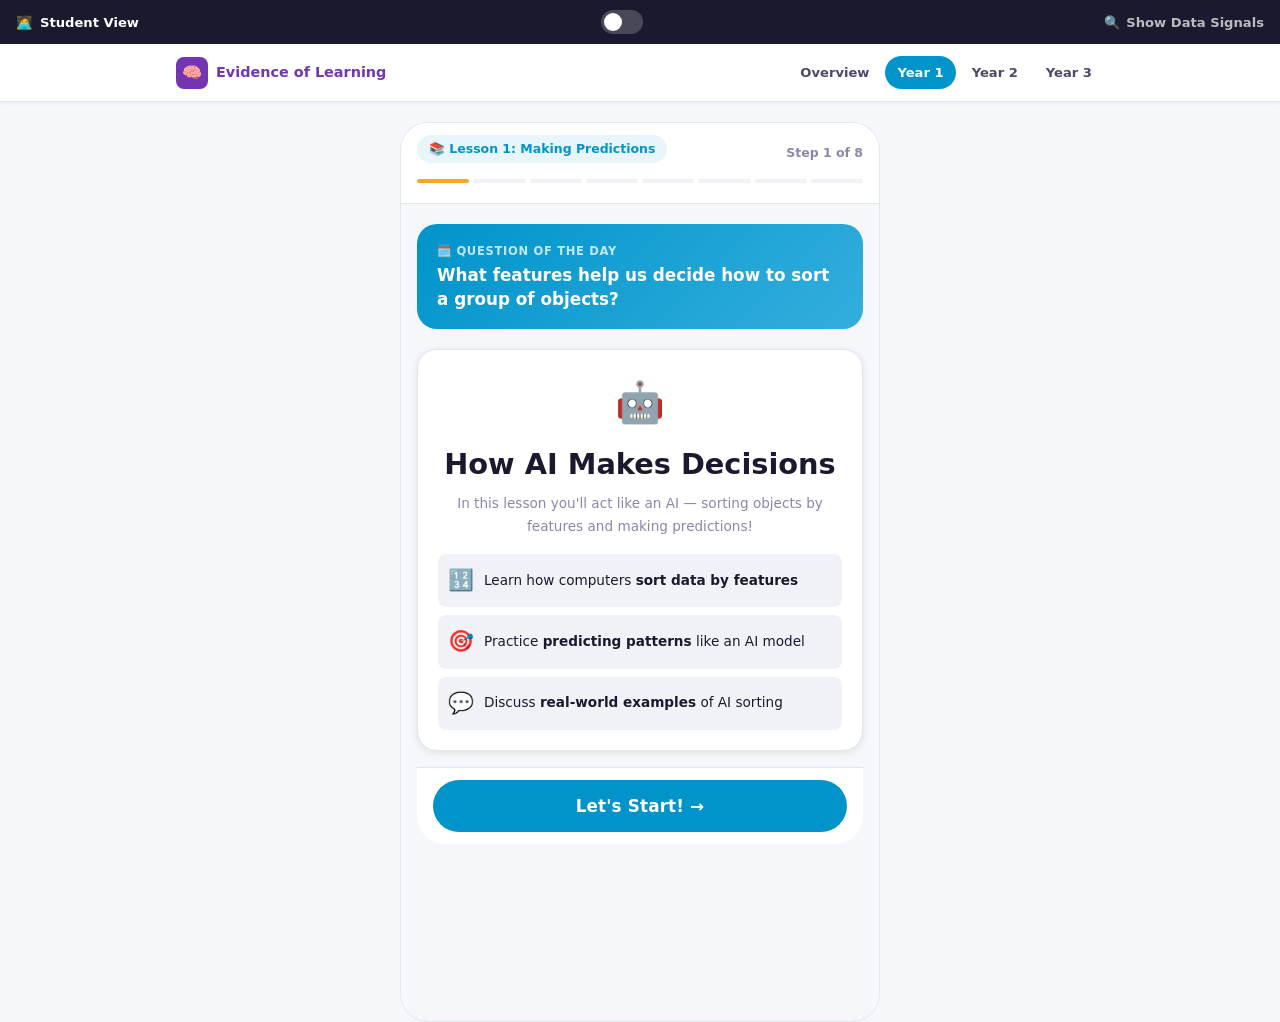
==== year1.html @ ec076691 "Add mobile-first 3-year learning assessment prototype Prototype for grant proposal demonstrating ite" ====
<!DOCTYPE html>
<html lang="en">
<head>
  <meta charset="UTF-8">
  <meta name="viewport" content="width=device-width, initial-scale=1.0">
  <title>Year 1: Collecting Early Evidence of Learning</title>
  <link rel="stylesheet" href="style.css">
  <style>
    body { background: #F6F7FB; }
    .question-of-day {
      background: linear-gradient(135deg, var(--y1), var(--teal-light));
      color: white;
      border-radius: var(--r-lg);
      padding: 18px 20px;
      margin-bottom: 20px;
    }
    .question-of-day .qod-label { font-size: 0.72rem; font-weight: 700; letter-spacing: 0.06em; text-transform: uppercase; opacity: 0.75; margin-bottom: 4px; }
    .question-of-day p { font-size: 1.05rem; font-weight: 600; line-height: 1.4; }
    .confidence-labels {
      display: flex;
      justify-content: space-between;
      margin-top: 6px;
      font-size: 0.72rem;
      color: var(--text-muted);
    }
    .sorting-grid {
      display: grid;
      grid-template-columns: 1fr 1fr;
      gap: 10px;
      margin-bottom: 16px;
    }
    .sort-box {
      border: 2px dashed var(--border);
      border-radius: var(--r-md);
      padding: 14px;
      min-height: 80px;
      text-align: center;
      transition: var(--t-med);
    }
    .sort-box.highlight { border-color: var(--y1); background: var(--y1-bg); }
    .sort-box-label { font-size: 0.78rem; font-weight: 700; color: var(--text-muted); text-transform: uppercase; letter-spacing: 0.03em; margin-bottom: 6px; }
    .sort-box-items { display: flex; flex-wrap: wrap; gap: 4px; justify-content: center; }
    .placed-item { font-size: 1.6rem; cursor: pointer; transition: transform var(--t-fast); }
    .placed-item:hover { transform: scale(1.2); }
    .items-bank {
      display: flex;
      gap: 10px;
      flex-wrap: wrap;
      margin-bottom: 16px;
      min-height: 60px;
      padding: 10px;
      background: var(--surface-2);
      border-radius: var(--r-md);
    }
    .bank-item { font-size: 2rem; cursor: pointer; transition: var(--t-med); }
    .bank-item:hover { transform: scale(1.15); }
    .bank-item.gone { opacity: 0; pointer-events: none; }
    .feedback-msg {
      padding: 12px 16px;
      border-radius: var(--r-md);
      font-weight: 600;
      font-size: 0.9rem;
      text-align: center;
      display: none;
    }
    .feedback-msg.show { display: block; }
    .feedback-msg.correct { background: var(--success-bg); color: var(--success); }
    .feedback-msg.try-again { background: var(--warning-bg); color: var(--warning); }
    .reflection-area {
      width: 100%;
      border: 2px solid var(--border);
      border-radius: var(--r-md);
      padding: 14px;
      font-size: 0.95rem;
      font-family: var(--font);
      resize: none;
      transition: border-color var(--t-fast);
      color: var(--text);
      background: var(--surface);
    }
    .reflection-area:focus { outline: none; border-color: var(--y1); }
    .char-count { text-align: right; font-size: 0.75rem; color: var(--text-muted); margin-top: 4px; }
    .word-bank-chips { display: flex; flex-wrap: wrap; gap: 6px; margin-top: 8px; }
    .word-chip {
      padding: 5px 12px;
      border-radius: var(--r-full);
      background: var(--surface-2);
      border: 1.5px solid var(--border);
      font-size: 0.8rem;
      cursor: pointer;
      transition: var(--t-fast);
    }
    .word-chip:hover { background: var(--y1-bg); border-color: var(--y1); color: var(--y1); }
    .summary-grid { display: flex; flex-direction: column; gap: 0; }
    .final-btn {
      display: flex; align-items: center; justify-content: space-between;
      padding: 16px 20px;
      border-radius: var(--r-lg);
      text-decoration: none;
      font-weight: 700;
      transition: var(--t-med);
      color: white;
      background: var(--y2);
      margin-top: 8px;
      cursor: pointer;
      border: none;
      width: 100%;
      font-size: 1rem;
    }
    .final-btn:hover { background: var(--purple-dark); transform: translateY(-1px); box-shadow: var(--shadow-sm); }
    .step-header-text { font-size: 0.78rem; color: var(--text-muted); font-weight: 600; }
    .lesson-badge {
      display: inline-flex; align-items: center; gap: 6px;
      background: var(--y1-bg); color: var(--y1);
      padding: 4px 12px; border-radius: var(--r-full);
      font-size: 0.78rem; font-weight: 700;
      margin-bottom: 8px;
    }
    .aha-text { font-size: 1.4rem; text-align: center; margin: 8px 0; }
    .correct-answer-reveal {
      display: none;
      padding: 10px 14px;
      background: var(--success-bg);
      border-radius: var(--r-sm);
      border-left: 3px solid var(--success);
      font-size: 0.85rem;
      color: #1A5E35;
      margin-top: 8px;
    }
    .correct-answer-reveal.show { display: block; }
    .score-badge {
      display: inline-flex; align-items: center; gap: 6px;
      padding: 6px 16px; border-radius: var(--r-full);
      font-weight: 800; font-size: 1.1rem;
    }
    .score-perfect { background: var(--success-bg); color: var(--success); }
    .score-ok      { background: var(--warning-bg); color: var(--warning); }
  </style>
</head>
<body id="pageBody">

<!-- Teacher Toggle Bar -->
<div class="teacher-bar">
  <div class="teacher-bar-left">
    <span>🧑‍💻</span>
    <span>Student View</span>
  </div>
  <label class="toggle-switch" title="Toggle teacher signal overlay">
    <input type="checkbox" id="teacherToggle" onchange="toggleTeacherMode(this)">
    <span class="toggle-track"></span>
  </label>
  <div style="display:flex;align-items:center;gap:6px;">
    <span style="color:var(--orange);">🔍</span>
    <span style="color:rgba(255,255,255,0.7);">Show Data Signals</span>
  </div>
</div>

<!-- Navigation -->
<nav class="site-nav">
  <div class="nav-inner">
    <a href="index.html" class="nav-logo">
      <div class="logo-icon">🧠</div>
      <span>Evidence of Learning</span>
    </a>
    <div class="nav-links">
      <a href="index.html"  class="nav-link">Overview</a>
      <a href="year1.html"  class="nav-link active y1">Year 1</a>
      <a href="year2.html"  class="nav-link y2">Year 2</a>
      <a href="year3.html"  class="nav-link y3">Year 3</a>
    </div>
  </div>
</nav>

<!-- App Shell -->
<div class="wizard-shell">

  <!-- Sticky Header with Progress -->
  <div class="wizard-header">
    <div style="display:flex;justify-content:space-between;align-items:center;margin-bottom:8px;">
      <div class="lesson-badge">📚 Lesson 1: Making Predictions</div>
      <span class="step-header-text" id="stepLabel">Step 1 of 8</span>
    </div>
    <div class="step-indicators" id="stepIndicators">
      <!-- Generated by JS -->
    </div>
  </div>

  <!-- ─── STEP 1: WELCOME ─── -->
  <div class="step-screen active" id="step-1">
    <div class="question-of-day">
      <div class="qod-label">🗓️ Question of the Day</div>
      <p>What features help us decide how to sort a group of objects?</p>
    </div>

    <div class="signal-overlay">
      📡 <strong>Signal captured:</strong> Lesson started · timestamp recorded · student identified
    </div>

    <div class="card" style="margin-bottom:16px;">
      <div style="font-size:2.5rem;text-align:center;margin-bottom:12px;">🤖</div>
      <h2 style="text-align:center;margin-bottom:8px;">How AI Makes Decisions</h2>
      <p class="text-sm text-muted text-center" style="margin-bottom:16px;">In this lesson you'll act like an AI — sorting objects by features and making predictions!</p>
      <div style="display:flex;flex-direction:column;gap:8px;">
        <div style="display:flex;align-items:center;gap:10px;padding:10px;background:var(--surface-2);border-radius:var(--r-sm);">
          <span style="font-size:1.3rem;">🔢</span>
          <span class="text-sm">Learn how computers <strong>sort data by features</strong></span>
        </div>
        <div style="display:flex;align-items:center;gap:10px;padding:10px;background:var(--surface-2);border-radius:var(--r-sm);">
          <span style="font-size:1.3rem;">🎯</span>
          <span class="text-sm">Practice <strong>predicting patterns</strong> like an AI model</span>
        </div>
        <div style="display:flex;align-items:center;gap:10px;padding:10px;background:var(--surface-2);border-radius:var(--r-sm);">
          <span style="font-size:1.3rem;">💬</span>
          <span class="text-sm">Discuss <strong>real-world examples</strong> of AI sorting</span>
        </div>
      </div>
    </div>

    <div class="bottom-nav">
      <button class="btn btn-y1 btn-block btn-lg" onclick="goToStep(2)">Let's Start! →</button>
    </div>
  </div>

  <!-- ─── STEP 2: PRE-LESSON CONFIDENCE ─── -->
  <div class="step-screen" id="step-2">
    <div class="card">
      <div class="aha-text">🤔</div>
      <h3 style="text-align:center;margin-bottom:4px;">Before we begin…</h3>
      <p class="text-sm text-muted text-center" style="margin-bottom:20px;">How confident are you about sorting things and making predictions?</p>

      <div class="emoji-row" id="confidenceRow">
        <div style="text-align:center;">
          <button class="emoji-btn" onclick="selectConfidence(this, 1)" title="Not sure at all">😰</button>
          <div class="text-xs text-muted" style="margin-top:4px;">Not sure</div>
        </div>
        <div style="text-align:center;">
          <button class="emoji-btn" onclick="selectConfidence(this, 2)" title="A little unsure">😕</button>
          <div class="text-xs text-muted" style="margin-top:4px;">A bit unsure</div>
        </div>
        <div style="text-align:center;">
          <button class="emoji-btn" onclick="selectConfidence(this, 3)" title="Neutral">😐</button>
          <div class="text-xs text-muted" style="margin-top:4px;">Neutral</div>
        </div>
        <div style="text-align:center;">
          <button class="emoji-btn" onclick="selectConfidence(this, 4)" title="Pretty confident">🙂</button>
          <div class="text-xs text-muted" style="margin-top:4px;">Pretty good</div>
        </div>
        <div style="text-align:center;">
          <button class="emoji-btn" onclick="selectConfidence(this, 5)" title="Very confident">😎</button>
          <div class="text-xs text-muted" style="margin-top:4px;">Got it!</div>
        </div>
      </div>

      <div class="signal-overlay">
        📡 <strong>Signal captured:</strong> Pre-lesson confidence score (1–5 emoji) · Affective baseline for growth tracking
      </div>
    </div>

    <div class="bottom-nav">
      <button class="btn btn-outline" onclick="goToStep(1)">← Back</button>
      <button class="btn btn-y1 btn-block" id="confNext" onclick="goToStep(3)" disabled>Next →</button>
    </div>
  </div>

  <!-- ─── STEP 3: SORTING WARM-UP ─── -->
  <div class="step-screen" id="step-3">
    <div class="card">
      <div style="display:flex;align-items:center;gap:8px;margin-bottom:12px;">
        <span style="font-size:1.3rem;">🥐</span>
        <h3>Warm Up: Which Doesn't Belong?</h3>
      </div>
      <p class="text-sm text-muted" style="margin-bottom:16px;">These four pastries can be sorted in different ways. Tap the one that <em>doesn't belong</em> based on a feature you choose!</p>

      <div class="sorting-grid" id="sortingGrid">
        <button class="sort-item" onclick="selectItem(this, 'croissant')" id="item-croissant">
          <span class="item-emoji">🥐</span>
          <span>Croissant</span>
        </button>
        <button class="sort-item" onclick="selectItem(this, 'pancakes')" id="item-pancakes">
          <span class="item-emoji">🥞</span>
          <span>Pancakes</span>
        </button>
        <button class="sort-item" onclick="selectItem(this, 'donut')" id="item-donut">
          <span class="item-emoji">🍩</span>
          <span>Donut</span>
        </button>
        <button class="sort-item" onclick="selectItem(this, 'pretzel')" id="item-pretzel">
          <span class="item-emoji">🥨</span>
          <span>Pretzel</span>
        </button>
      </div>

      <div id="sortFeedback" class="feedback-msg">
        <!-- Filled by JS -->
      </div>

      <div id="reasonRow" style="display:none;margin-top:14px;">
        <p class="text-sm font-bold" style="margin-bottom:8px;">What feature made it different?</p>
        <div class="tag-row" id="reasonTags">
          <button class="tag" onclick="selectReason(this, 'shape')">🔷 Shape</button>
          <button class="tag" onclick="selectReason(this, 'sweet')">🍬 Sweet vs. Savory</button>
          <button class="tag" onclick="selectReason(this, 'topping')">✨ Has Topping</button>
          <button class="tag" onclick="selectReason(this, 'round')">⭕ Round/Not Round</button>
        </div>
      </div>

      <div class="signal-overlay">
        📡 <strong>Signals captured:</strong><br>
        • Item selected (sorting choice)<br>
        • Reasoning feature category<br>
        • Time to select (behavioral engagement)
      </div>
    </div>

    <div class="bottom-nav">
      <button class="btn btn-outline" onclick="goToStep(2)">← Back</button>
      <button class="btn btn-y1 btn-block" id="sortNext" onclick="goToStep(4)" disabled>Next →</button>
    </div>
  </div>

  <!-- ─── STEP 4: CONCEPT CHECK Q1 ─── -->
  <div class="step-screen" id="step-4">
    <div style="display:flex;align-items:center;gap:8px;margin-bottom:12px;">
      <div style="background:var(--y1);color:white;width:28px;height:28px;border-radius:50%;display:flex;align-items:center;justify-content:center;font-weight:800;font-size:0.85rem;">1</div>
      <span class="text-sm font-bold" style="color:var(--y1);">QUICK CHECK</span>
    </div>

    <div class="card" style="margin-bottom:12px;">
      <p style="font-weight:700;font-size:1rem;margin-bottom:16px;line-height:1.5;">What is <em>training data</em>?</p>
      <div id="q1choices" style="display:flex;flex-direction:column;gap:8px;">
        <button class="choice-btn" onclick="answerQ1(this,'A')">
          <span class="choice-letter">A</span>
          <span>Random information collected from the internet</span>
        </button>
        <button class="choice-btn" onclick="answerQ1(this,'B')">
          <span class="choice-letter">B</span>
          <span>Information that has been sorted, then given to a computer so it can make predictions</span>
        </button>
        <button class="choice-btn" onclick="answerQ1(this,'C')">
          <span class="choice-letter">C</span>
          <span>A computer's test results from an exam</span>
        </button>
        <button class="choice-btn" onclick="answerQ1(this,'D')">
          <span class="choice-letter">D</span>
          <span>Instructions that humans program into AI by hand</span>
        </button>
      </div>
      <div class="correct-answer-reveal" id="q1reveal">
        ✅ <strong>Correct!</strong> Training data is information that's been sorted and labeled so a computer can learn from it to make predictions — just like sorting fish vs. trash in AI for Oceans!
      </div>
    </div>

    <div class="signal-overlay">
      📡 <strong>Signal captured:</strong><br>
      • Answer choice & correctness · Cognitive check on "training data" concept<br>
      • Time to answer · Mapped to: Lesson Objective 1
    </div>

    <div class="bottom-nav">
      <button class="btn btn-outline" onclick="goToStep(3)">← Back</button>
      <button class="btn btn-y1 btn-block" id="q1Next" onclick="goToStep(5)" disabled>Next →</button>
    </div>
  </div>

  <!-- ─── STEP 5: CONCEPT CHECK Q2 ─── -->
  <div class="step-screen" id="step-5">
    <div style="display:flex;align-items:center;gap:8px;margin-bottom:12px;">
      <div style="background:var(--y1);color:white;width:28px;height:28px;border-radius:50%;display:flex;align-items:center;justify-content:circle;display:flex;align-items:center;justify-content:center;font-weight:800;font-size:0.85rem;">2</div>
      <span class="text-sm font-bold" style="color:var(--y1);">QUICK CHECK</span>
    </div>

    <div class="card" style="margin-bottom:12px;">
      <p style="font-weight:700;font-size:1rem;margin-bottom:16px;line-height:1.5;">Why might an AI model make <em>incorrect predictions</em>?</p>
      <div id="q2choices" style="display:flex;flex-direction:column;gap:8px;">
        <button class="choice-btn" onclick="answerQ2(this,'A')">
          <span class="choice-letter">A</span>
          <span>The computer doesn't have enough electricity</span>
        </button>
        <button class="choice-btn" onclick="answerQ2(this,'B')">
          <span class="choice-letter">B</span>
          <span>It wasn't built by the right kind of engineer</span>
        </button>
        <button class="choice-btn" onclick="answerQ2(this,'C')">
          <span class="choice-letter">C</span>
          <span>It doesn't have enough training data, or the training data is biased</span>
        </button>
        <button class="choice-btn" onclick="answerQ2(this,'D')">
          <span class="choice-letter">D</span>
          <span>The computer is moving too fast</span>
        </button>
      </div>
      <div class="correct-answer-reveal" id="q2reveal">
        ✅ <strong>Correct!</strong> AI predictions are only as good as the data they're trained on. If the training data is limited or biased, the AI will make incorrect or unfair predictions.
      </div>
    </div>

    <div class="signal-overlay">
      📡 <strong>Signal captured:</strong><br>
      • Answer choice & correctness · Cognitive check on "AI prediction accuracy"<br>
      • Misconception pattern detection · Mapped to: Lesson Objective 2
    </div>

    <div class="bottom-nav">
      <button class="btn btn-outline" onclick="goToStep(4)">← Back</button>
      <button class="btn btn-y1 btn-block" id="q2Next" onclick="goToStep(6)" disabled>Next →</button>
    </div>
  </div>

  <!-- ─── STEP 6: MICRO-REFLECTION ─── -->
  <div class="step-screen" id="step-6">
    <div class="card">
      <div style="font-size:2rem;text-align:center;margin-bottom:8px;">💭</div>
      <h3 style="text-align:center;margin-bottom:4px;">Take a Moment to Reflect</h3>
      <p class="text-sm text-muted text-center" style="margin-bottom:16px;">Which sorting level was easiest for you? Why do you think so?</p>

      <textarea class="reflection-area" id="reflectionText" rows="4" maxlength="200"
        placeholder="Type your answer here... (e.g., 'The first level was easiest because the items were already labeled with their colors...')"
        oninput="updateCharCount(this)"></textarea>
      <div class="char-count"><span id="charCount">0</span>/200 characters</div>

      <div style="margin-top:12px;">
        <p class="text-xs text-muted" style="margin-bottom:6px;">💡 Need a word? Tap to add it:</p>
        <div class="word-bank-chips">
          <button class="word-chip" onclick="addWord('clear pattern')">clear pattern</button>
          <button class="word-chip" onclick="addWord('more examples')">more examples</button>
          <button class="word-chip" onclick="addWord('fewer items')">fewer items</button>
          <button class="word-chip" onclick="addWord('already labeled')">already labeled</button>
          <button class="word-chip" onclick="addWord('I could see')">I could see</button>
          <button class="word-chip" onclick="addWord('the feature was')">the feature was</button>
        </div>
      </div>

      <div class="signal-overlay">
        📡 <strong>Signal captured:</strong><br>
        • Reflection text (NLP key-term check: "pattern", "data", "feature")<br>
        • Word bank usage (scaffolding needs signal)<br>
        • Response length · Metacognitive depth indicator
      </div>
    </div>

    <div class="bottom-nav">
      <button class="btn btn-outline" onclick="goToStep(5)">← Back</button>
      <button class="btn btn-y1 btn-block" id="reflectNext" onclick="goToStep(7)" disabled>Next →</button>
    </div>
  </div>

  <!-- ─── STEP 7: LESSON MOOD ─── -->
  <div class="step-screen" id="step-7">
    <div class="card">
      <div style="font-size:2rem;text-align:center;margin-bottom:8px;">📊</div>
      <h3 style="text-align:center;margin-bottom:4px;">How did today's lesson feel?</h3>
      <p class="text-sm text-muted text-center" style="margin-bottom:16px;">Your honest answer helps your teacher plan better lessons!</p>

      <div class="mood-grid">
        <button class="mood-btn" onclick="selectMood(this,'hard')" id="moodHard">
          <span class="mood-emoji">😤</span>
          Too Hard
        </button>
        <button class="mood-btn" onclick="selectMood(this,'right')" id="moodRight">
          <span class="mood-emoji">😊</span>
          Just Right!
        </button>
        <button class="mood-btn" onclick="selectMood(this,'easy')" id="moodEasy">
          <span class="mood-emoji">😴</span>
          Too Easy
        </button>
      </div>

      <div id="helpPrompt" style="display:none;margin-top:12px;">
        <p class="text-sm font-bold" style="margin-bottom:8px;">What would help you most? (optional)</p>
        <div class="tag-row" id="helpTags">
          <button class="tag" onclick="toggleTag(this)">📖 More examples</button>
          <button class="tag" onclick="toggleTag(this)">🎮 More practice</button>
          <button class="tag" onclick="toggleTag(this)">📝 Less reading</button>
          <button class="tag" onclick="toggleTag(this)">🚀 More challenge</button>
          <button class="tag" onclick="toggleTag(this)">👥 Partner work</button>
          <button class="tag" onclick="toggleTag(this)">🎥 A video</button>
        </div>
      </div>

      <div class="signal-overlay">
        📡 <strong>Signal captured:</strong><br>
        • Difficulty rating (Too hard / Just right / Too easy) · Pacing signal<br>
        • Help preferences selected · Differentiation signal for teacher
      </div>
    </div>

    <div class="bottom-nav">
      <button class="btn btn-outline" onclick="goToStep(6)">← Back</button>
      <button class="btn btn-y1 btn-block" id="moodNext" onclick="goToStep(8)" disabled>See My Summary →</button>
    </div>
  </div>

  <!-- ─── STEP 8: LEARNING SUMMARY ─── -->
  <div class="step-screen" id="step-8">
    <div style="text-align:center;margin-bottom:20px;">
      <div style="font-size:2.5rem;margin-bottom:8px;">🌟</div>
      <h2>Great work today!</h2>
      <p class="text-sm text-muted">Here's what you showed us about your learning.</p>
    </div>

    <!-- Score snapshot -->
    <div class="card" style="margin-bottom:16px;text-align:center;">
      <div class="text-xs text-muted font-bold" style="text-transform:uppercase;letter-spacing:0.05em;margin-bottom:8px;">Today's Concept Check</div>
      <div id="scoreDisplay" class="score-badge score-perfect" style="margin:0 auto;">🏆 2 / 2 correct</div>
    </div>

    <!-- Signal Summary -->
    <div class="card" style="margin-bottom:16px;">
      <h3 style="margin-bottom:4px;">📡 Learning Signals Collected</h3>
      <p class="text-xs text-muted" style="margin-bottom:14px;">Each signal helps your teacher understand how to support you better.</p>
      <div class="summary-grid">
        <div class="signal-row">
          <div class="signal-icon">💪</div>
          <div>
            <div class="signal-label">Pre-lesson confidence</div>
            <div class="signal-value" id="summaryConfidence">–</div>
          </div>
        </div>
        <div class="signal-row">
          <div class="signal-icon">🔀</div>
          <div>
            <div class="signal-label">Warm-up: sorting choice</div>
            <div class="signal-value" id="summarySorting">–</div>
          </div>
        </div>
        <div class="signal-row">
          <div class="signal-icon">🧠</div>
          <div>
            <div class="signal-label">Concept check score</div>
            <div class="signal-value" id="summaryScore">–</div>
          </div>
        </div>
        <div class="signal-row">
          <div class="signal-icon">✍️</div>
          <div>
            <div class="signal-label">Reflection submitted</div>
            <div class="signal-value" id="summaryReflection">–</div>
          </div>
        </div>
        <div class="signal-row">
          <div class="signal-icon">📊</div>
          <div>
            <div class="signal-label">Lesson difficulty</div>
            <div class="signal-value" id="summaryMood">–</div>
          </div>
        </div>
      </div>
    </div>

    <!-- Teacher Insight Preview -->
    <div class="card" style="margin-bottom:16px;background:linear-gradient(135deg,#F2EAF9,#E9DBFA);border:1px solid #C9A8E8;">
      <div style="display:flex;align-items:center;gap:8px;margin-bottom:10px;">
        <span>👩‍🏫</span>
        <span class="text-sm font-bold" style="color:var(--purple);">Teacher Insight Preview</span>
      </div>
      <p class="text-sm" style="color:var(--text-2);">These 5 signals from every student combine into a <strong>class dashboard</strong> that shows concept mastery gaps and pacing needs — without requiring extra grading time.</p>
      <a href="year2.html" class="btn btn-y2 btn-sm btn-block" style="margin-top:12px;">📊 See the Teacher Dashboard →</a>
    </div>

    <div class="card" style="background:var(--y1-bg);border:1px solid #B3DDF2;margin-bottom:16px;">
      <div style="display:flex;align-items:center;gap:8px;margin-bottom:4px;">
        <span>🗓️</span>
        <span class="font-bold text-sm" style="color:var(--y1);">Question of the Day — Your Turn!</span>
      </div>
      <p class="text-sm" style="color:var(--text-2);">What features help us decide how to sort a group of objects?</p>
      <p class="text-xs text-muted" style="margin-top:6px;">Think about the pastries from the warm-up — and what would a computer need to know?</p>
    </div>

    <div class="bottom-nav">
      <button class="btn btn-outline" onclick="goToStep(7)">← Back</button>
      <a href="year2.html" class="btn btn-y2 btn-block">📊 View Teacher Dashboard →</a>
    </div>
  </div>

</div><!-- end wizard-shell -->

<script>
  // ── State ──
  const state = {
    currentStep: 1,
    totalSteps: 8,
    confidence: null,
    sortedItem: null,
    sortReason: null,
    q1correct: null,
    q2correct: null,
    reflectionText: '',
    mood: null,
  };

  const CONFIDENCE_EMOJIS = ['😰','😕','😐','🙂','😎'];
  const CONFIDENCE_LABELS = ['Not sure at all','A bit unsure','Neutral','Pretty confident','Very confident!'];

  // ── Teacher mode ──
  function toggleTeacherMode(checkbox) {
    document.getElementById('pageBody').classList.toggle('teacher-mode', checkbox.checked);
  }

  // ── Step navigation ──
  function goToStep(n) {
    if (n < 1 || n > state.totalSteps) return;
    document.getElementById(`step-${state.currentStep}`).classList.remove('active');
    state.currentStep = n;
    document.getElementById(`step-${n}`).classList.add('active');
    updateProgress();
    window.scrollTo({ top: 0, behavior: 'smooth' });

    if (n === 8) buildSummary();
  }

  function updateProgress() {
    const dots = document.getElementById('stepIndicators');
    dots.innerHTML = '';
    for (let i = 1; i <= state.totalSteps; i++) {
      const d = document.createElement('div');
      d.className = 'step-dot' + (i < state.currentStep ? ' done' : i === state.currentStep ? ' current' : '');
      dots.appendChild(d);
    }
    document.getElementById('stepLabel').textContent = `Step ${state.currentStep} of ${state.totalSteps}`;
  }

  // ── Step 2: Confidence ──
  function selectConfidence(btn, val) {
    document.querySelectorAll('#confidenceRow .emoji-btn').forEach(b => b.classList.remove('selected'));
    btn.classList.add('selected');
    state.confidence = val;
    document.getElementById('confNext').disabled = false;
  }

  // ── Step 3: Sorting ──
  const correctAnswers = {
    pretzel: "🥨 Pretzel — it's the only savory item (not sweet)!",
    donut: "🍩 Donut — it's the only fried item!",
    pancakes: "🥞 Pancakes — they're flat/stackable, unlike the others!",
    croissant: "🥐 Croissant — it's flaky/laminated, very different texture!"
  };

  function selectItem(btn, item) {
    document.querySelectorAll('.sort-item').forEach(b => b.classList.remove('selected'));
    btn.classList.add('selected');
    state.sortedItem = item;

    const fb = document.getElementById('sortFeedback');
    fb.className = 'feedback-msg show correct';
    fb.innerHTML = `✅ Good thinking! ${correctAnswers[item]} There's often more than one right answer — it depends on the feature you choose!`;

    document.getElementById('reasonRow').style.display = 'block';
  }

  function selectReason(btn, reason) {
    document.querySelectorAll('#reasonTags .tag').forEach(t => t.classList.remove('active'));
    btn.classList.add('active');
    state.sortReason = reason;
    document.getElementById('sortNext').disabled = false;
  }

  // ── Step 4: Q1 ──
  function answerQ1(btn, letter) {
    document.querySelectorAll('#q1choices .choice-btn').forEach(b => b.disabled = true);
    const correct = (letter === 'B');
    state.q1correct = correct;
    btn.classList.add(correct ? 'correct' : 'selected-wrong');
    if (!correct) {
      document.querySelectorAll('#q1choices .choice-btn')[1].classList.add('correct');
    }
    if (correct) document.getElementById('q1reveal').classList.add('show');
    document.getElementById('q1Next').disabled = false;
  }

  // ── Step 5: Q2 ──
  function answerQ2(btn, letter) {
    document.querySelectorAll('#q2choices .choice-btn').forEach(b => b.disabled = true);
    const correct = (letter === 'C');
    state.q2correct = correct;
    btn.classList.add(correct ? 'correct' : 'selected-wrong');
    if (!correct) {
      document.querySelectorAll('#q2choices .choice-btn')[2].classList.add('correct');
    }
    if (correct) document.getElementById('q2reveal').classList.add('show');
    document.getElementById('q2Next').disabled = false;
  }

  // ── Step 6: Reflection ──
  function updateCharCount(el) {
    const len = el.value.length;
    document.getElementById('charCount').textContent = len;
    state.reflectionText = el.value;
    document.getElementById('reflectNext').disabled = (len < 8);
  }

  function addWord(word) {
    const ta = document.getElementById('reflectionText');
    const current = ta.value;
    ta.value = current + (current && !current.endsWith(' ') ? ' ' : '') + word + ' ';
    ta.dispatchEvent(new Event('input'));
    ta.focus();
  }

  // ── Step 7: Mood ──
  function selectMood(btn, mood) {
    document.querySelectorAll('.mood-btn').forEach(b => {
      b.classList.remove('selected-hard','selected-right','selected-easy');
    });
    state.mood = mood;
    btn.classList.add(`selected-${mood}`);
    document.getElementById('helpPrompt').style.display = (mood !== 'right') ? 'block' : 'none';
    document.getElementById('moodNext').disabled = false;
  }

  function toggleTag(btn) {
    btn.classList.toggle('active');
  }

  // ── Step 8: Summary ──
  function buildSummary() {
    // Confidence
    const cScore = state.confidence || 3;
    document.getElementById('summaryConfidence').textContent =
      `${CONFIDENCE_EMOJIS[cScore-1]} ${CONFIDENCE_LABELS[cScore-1]}`;

    // Sorting
    const sortMap = { croissant: '🥐 Croissant', pancakes: '🥞 Pancakes', donut: '🍩 Donut', pretzel: '🥨 Pretzel', null: 'Not answered' };
    document.getElementById('summarySorting').textContent =
      `${sortMap[state.sortedItem] || '–'} · Feature: ${state.sortReason || '–'}`;

    // Score
    const correct = [state.q1correct, state.q2correct].filter(Boolean).length;
    const scoreEl = document.getElementById('summaryScore');
    scoreEl.textContent = `${correct}/2 correct`;
    const scoreDisplay = document.getElementById('scoreDisplay');
    if (correct === 2) {
      scoreDisplay.className = 'score-badge score-perfect';
      scoreDisplay.textContent = '🏆 2 / 2 correct';
    } else if (correct === 1) {
      scoreDisplay.className = 'score-badge score-ok';
      scoreDisplay.textContent = '📝 1 / 2 correct';
    } else {
      scoreDisplay.className = 'score-badge score-ok';
      scoreDisplay.textContent = '📝 Keep practicing!';
    }

    // Reflection
    const rLen = state.reflectionText.length;
    document.getElementById('summaryReflection').textContent =
      rLen >= 8 ? `✅ ${rLen} characters (${rLen > 80 ? 'Detailed!' : 'Short response'})` : '⏭️ Skipped';

    // Mood
    const moodMap = { hard: '😤 Too Hard', right: '😊 Just Right!', easy: '😴 Too Easy' };
    document.getElementById('summaryMood').textContent = state.mood ? moodMap[state.mood] : '–';
  }

  // ── Init ──
  updateProgress();
</script>
</body>
</html>
---- style.css ----
/* ============================================================
   Evidence of Learning – Shared Design System
   Mobile-first CSS for "How AI Makes Decisions" assessment prototype
   ============================================================ */

:root {
  /* Brand Colors */
  --purple:        #7435B2;
  --purple-light:  #9B5DD4;
  --purple-dark:   #5A2891;
  --teal:          #0094CA;
  --teal-light:    #33AEDE;
  --orange:        #F5A623;
  --orange-light:  #F8BC57;

  /* Year Colors */
  --y1:            #0094CA;   /* Year 1 – teal */
  --y1-bg:         #E8F6FC;
  --y2:            #7435B2;   /* Year 2 – purple */
  --y2-bg:         #F2EAF9;
  --y3:            #27AE60;   /* Year 3 – green */
  --y3-bg:         #E8F8EE;

  /* Semantic */
  --success:       #27AE60;
  --success-bg:    #EDFAF3;
  --warning:       #F39C12;
  --warning-bg:    #FEF9E7;
  --danger:        #E74C3C;
  --danger-bg:     #FDEDEC;
  --info:          #2980B9;

  /* Neutrals */
  --bg:            #F6F7FB;
  --surface:       #FFFFFF;
  --surface-2:     #F0F2F8;
  --border:        #E2E6F0;
  --text:          #1A1A2E;
  --text-2:        #4A4A6A;
  --text-muted:    #8888AA;

  /* Shadows */
  --shadow-xs:     0 1px 4px rgba(0,0,0,0.06);
  --shadow-sm:     0 2px 8px rgba(0,0,0,0.09);
  --shadow-md:     0 4px 20px rgba(0,0,0,0.12);
  --shadow-lg:     0 8px 40px rgba(0,0,0,0.16);

  /* Radii */
  --r-sm:  8px;
  --r-md:  14px;
  --r-lg:  20px;
  --r-xl:  28px;
  --r-full: 9999px;

  /* Transitions */
  --t-fast: 0.15s ease;
  --t-med:  0.25s ease;
  --t-slow: 0.4s ease;

  /* Font */
  --font: -apple-system, BlinkMacSystemFont, 'Segoe UI', system-ui, 'Helvetica Neue', sans-serif;
}

/* ── Reset ── */
*, *::before, *::after { box-sizing: border-box; margin: 0; padding: 0; }
html { scroll-behavior: smooth; }
body {
  font-family: var(--font);
  background: var(--bg);
  color: var(--text);
  font-size: 16px;
  line-height: 1.6;
  -webkit-font-smoothing: antialiased;
}
img { max-width: 100%; }
button { cursor: pointer; font-family: var(--font); }
a { color: inherit; text-decoration: none; }

/* ── Typography ── */
h1 { font-size: clamp(1.6rem, 5vw, 2.4rem); font-weight: 800; line-height: 1.2; }
h2 { font-size: clamp(1.25rem, 4vw, 1.8rem); font-weight: 700; line-height: 1.3; }
h3 { font-size: clamp(1rem, 3vw, 1.25rem); font-weight: 600; line-height: 1.4; }
p  { line-height: 1.7; }
.text-muted { color: var(--text-muted); }
.text-sm    { font-size: 0.85rem; }
.text-xs    { font-size: 0.75rem; }
.text-lg    { font-size: 1.1rem; }
.font-bold  { font-weight: 700; }
.text-center { text-align: center; }

/* ── Layout ── */
.container {
  max-width: 480px;
  margin: 0 auto;
  padding: 0 16px;
}
.container-wide {
  max-width: 960px;
  margin: 0 auto;
  padding: 0 20px;
}
.flex { display: flex; }
.flex-col { flex-direction: column; }
.items-center { align-items: center; }
.justify-between { justify-content: space-between; }
.justify-center { justify-content: center; }
.gap-4  { gap: 4px; }
.gap-8  { gap: 8px; }
.gap-12 { gap: 12px; }
.gap-16 { gap: 16px; }
.gap-24 { gap: 24px; }
.w-full { width: 100%; }
.grid-2 { display: grid; grid-template-columns: 1fr 1fr; gap: 12px; }
.grid-3 { display: grid; grid-template-columns: 1fr 1fr 1fr; gap: 12px; }

/* ── Navigation ── */
.site-nav {
  background: white;
  border-bottom: 1px solid var(--border);
  position: sticky;
  top: 0;
  z-index: 100;
  box-shadow: var(--shadow-xs);
}
.nav-inner {
  display: flex;
  align-items: center;
  justify-content: space-between;
  padding: 12px 16px;
  max-width: 960px;
  margin: 0 auto;
}
.nav-logo {
  font-weight: 800;
  font-size: 0.9rem;
  color: var(--purple);
  display: flex;
  align-items: center;
  gap: 8px;
  text-decoration: none;
}
.nav-logo .logo-icon {
  width: 32px; height: 32px;
  background: var(--purple);
  border-radius: 8px;
  display: flex; align-items: center; justify-content: center;
  font-size: 1rem;
}
.nav-links {
  display: flex;
  align-items: center;
  gap: 4px;
}
.nav-link {
  padding: 6px 12px;
  border-radius: var(--r-full);
  font-size: 0.82rem;
  font-weight: 600;
  color: var(--text-2);
  transition: var(--t-fast);
  white-space: nowrap;
}
.nav-link:hover { background: var(--surface-2); }
.nav-link.active { background: var(--purple); color: white; }
.nav-link.y1 { }
.nav-link.y2 { }
.nav-link.y3 { }
.nav-link.active.y1 { background: var(--y1); }
.nav-link.active.y2 { background: var(--y2); }
.nav-link.active.y3 { background: var(--y3); }

/* ── Cards ── */
.card {
  background: var(--surface);
  border-radius: var(--r-lg);
  padding: 20px;
  box-shadow: var(--shadow-sm);
  border: 1px solid var(--border);
}
.card-sm { padding: 14px 16px; border-radius: var(--r-md); }
.card-lg { padding: 28px; border-radius: var(--r-xl); }

/* ── Buttons ── */
.btn {
  display: inline-flex;
  align-items: center;
  justify-content: center;
  gap: 8px;
  padding: 12px 24px;
  border-radius: var(--r-full);
  font-size: 0.95rem;
  font-weight: 700;
  border: none;
  transition: var(--t-med);
  cursor: pointer;
  letter-spacing: 0.01em;
  text-decoration: none;
}
.btn:active { transform: scale(0.97); }
.btn-primary { background: var(--purple); color: white; }
.btn-primary:hover { background: var(--purple-dark); box-shadow: var(--shadow-sm); }
.btn-y1 { background: var(--y1); color: white; }
.btn-y1:hover { background: #0079A8; }
.btn-y2 { background: var(--y2); color: white; }
.btn-y2:hover { background: var(--purple-dark); }
.btn-y3 { background: var(--y3); color: white; }
.btn-y3:hover { background: #1E8A4A; }
.btn-outline {
  background: transparent;
  color: var(--text-2);
  border: 2px solid var(--border);
}
.btn-outline:hover { border-color: var(--purple); color: var(--purple); }
.btn-ghost { background: transparent; color: var(--text-2); }
.btn-ghost:hover { background: var(--surface-2); }
.btn-sm { padding: 8px 16px; font-size: 0.85rem; }
.btn-lg { padding: 16px 32px; font-size: 1.05rem; }
.btn-block { width: 100%; }

/* ── Badges / Pills ── */
.badge {
  display: inline-flex;
  align-items: center;
  gap: 4px;
  padding: 3px 10px;
  border-radius: var(--r-full);
  font-size: 0.75rem;
  font-weight: 700;
  letter-spacing: 0.02em;
  text-transform: uppercase;
}
.badge-y1 { background: var(--y1-bg); color: var(--y1); }
.badge-y2 { background: var(--y2-bg); color: var(--y2); }
.badge-y3 { background: var(--y3-bg); color: var(--y3); }
.badge-success { background: var(--success-bg); color: var(--success); }
.badge-warning { background: var(--warning-bg); color: var(--warning); }
.badge-purple { background: var(--y2-bg); color: var(--purple); }

/* ── Signal Cards (assessment signals) ── */
.signal-card {
  background: var(--surface);
  border-radius: var(--r-md);
  padding: 14px 16px;
  border-left: 4px solid var(--border);
  box-shadow: var(--shadow-xs);
  transition: var(--t-med);
}
.signal-card.captured { border-left-color: var(--success); }
.signal-card.active   { border-left-color: var(--orange); }
.signal-card.y1       { border-left-color: var(--y1); }
.signal-card.y2       { border-left-color: var(--y2); }

/* ── Progress Bar ── */
.progress-track {
  height: 6px;
  background: var(--surface-2);
  border-radius: var(--r-full);
  overflow: hidden;
}
.progress-fill {
  height: 100%;
  border-radius: var(--r-full);
  background: var(--y1);
  transition: width var(--t-slow);
}
.progress-fill.y2 { background: var(--y2); }
.progress-fill.y3 { background: var(--y3); }

/* ── Data Capture Overlay ── */
.data-badge {
  position: absolute;
  top: 8px; right: 8px;
  background: rgba(0,0,0,0.75);
  color: white;
  font-size: 0.7rem;
  font-weight: 600;
  padding: 3px 8px;
  border-radius: var(--r-full);
  display: none;
  align-items: center;
  gap: 4px;
}
.teacher-mode .data-badge { display: flex; }
.teacher-mode .capture-hint {
  display: block !important;
}
.capture-hint {
  display: none;
  font-size: 0.78rem;
  color: var(--text-muted);
  font-style: italic;
  margin-top: 6px;
}

/* ── Emoji Selector ── */
.emoji-row {
  display: flex;
  gap: 8px;
  justify-content: center;
  flex-wrap: wrap;
}
.emoji-btn {
  width: 56px; height: 56px;
  border-radius: 50%;
  border: 3px solid var(--border);
  background: var(--surface);
  font-size: 1.6rem;
  display: flex; align-items: center; justify-content: center;
  cursor: pointer;
  transition: var(--t-med);
}
.emoji-btn:hover { transform: scale(1.1); border-color: var(--orange); }
.emoji-btn.selected { border-color: var(--y1); background: var(--y1-bg); transform: scale(1.12); box-shadow: 0 0 0 4px rgba(0,148,202,0.15); }

/* ── Choice Buttons ── */
.choice-btn {
  width: 100%;
  text-align: left;
  padding: 14px 16px;
  border: 2px solid var(--border);
  border-radius: var(--r-md);
  background: var(--surface);
  font-size: 0.95rem;
  cursor: pointer;
  transition: var(--t-med);
  display: flex;
  align-items: center;
  gap: 12px;
}
.choice-btn:hover { border-color: var(--y1); background: var(--y1-bg); }
.choice-btn.correct { border-color: var(--success); background: var(--success-bg); }
.choice-btn.incorrect { border-color: var(--danger); background: var(--danger-bg); }
.choice-btn.selected-wrong { border-color: var(--danger); background: var(--danger-bg); }
.choice-letter {
  min-width: 28px; height: 28px;
  border-radius: 50%;
  background: var(--surface-2);
  display: flex; align-items: center; justify-content: center;
  font-weight: 700;
  font-size: 0.85rem;
}

/* ── Sort Items ── */
.sort-item {
  display: flex;
  align-items: center;
  gap: 12px;
  padding: 12px 16px;
  border: 2px solid var(--border);
  border-radius: var(--r-md);
  cursor: pointer;
  background: var(--surface);
  transition: var(--t-med);
  font-size: 1rem;
  font-weight: 500;
}
.sort-item:hover { border-color: var(--orange); background: #FFF8EE; }
.sort-item.selected { border-color: var(--y1); background: var(--y1-bg); }
.sort-item .item-emoji { font-size: 1.8rem; }

/* ── Mood Buttons ── */
.mood-grid {
  display: grid;
  grid-template-columns: 1fr 1fr 1fr;
  gap: 10px;
  margin: 12px 0;
}
.mood-btn {
  border: 3px solid var(--border);
  border-radius: var(--r-md);
  padding: 14px 8px;
  text-align: center;
  cursor: pointer;
  background: var(--surface);
  transition: var(--t-med);
  font-size: 0.8rem;
  font-weight: 600;
}
.mood-btn .mood-emoji { font-size: 2rem; display: block; margin-bottom: 4px; }
.mood-btn:hover { transform: translateY(-2px); box-shadow: var(--shadow-sm); }
.mood-btn.selected-hard    { border-color: var(--danger);  background: var(--danger-bg); }
.mood-btn.selected-right   { border-color: var(--success); background: var(--success-bg); }
.mood-btn.selected-easy    { border-color: var(--warning); background: var(--warning-bg); }

/* ── Signal Summary ── */
.signal-row {
  display: flex;
  align-items: flex-start;
  gap: 12px;
  padding: 12px 0;
  border-bottom: 1px solid var(--border);
}
.signal-row:last-child { border-bottom: none; }
.signal-icon { font-size: 1.3rem; min-width: 28px; }
.signal-label { font-size: 0.85rem; color: var(--text-muted); }
.signal-value { font-size: 0.95rem; font-weight: 600; }

/* ── Tag Pills ── */
.tag-row { display: flex; flex-wrap: wrap; gap: 6px; }
.tag {
  padding: 5px 12px;
  border-radius: var(--r-full);
  font-size: 0.8rem;
  font-weight: 600;
  background: var(--surface-2);
  color: var(--text-2);
  cursor: pointer;
  border: 2px solid transparent;
  transition: var(--t-fast);
}
.tag:hover { border-color: var(--purple); color: var(--purple); }
.tag.active { background: var(--y2-bg); color: var(--purple); border-color: var(--purple); }

/* ── Chart Bars ── */
.chart-bar {
  display: flex;
  align-items: center;
  gap: 10px;
  margin-bottom: 10px;
}
.chart-label { font-size: 0.82rem; color: var(--text-2); min-width: 90px; text-align: right; }
.chart-track { flex: 1; height: 20px; background: var(--surface-2); border-radius: var(--r-full); overflow: hidden; }
.chart-fill {
  height: 100%;
  border-radius: var(--r-full);
  background: var(--y1);
  transition: width 0.8s ease;
  display: flex; align-items: center; justify-content: flex-end; padding-right: 8px;
  font-size: 0.7rem; font-weight: 700; color: white;
}

/* ── Heatmap ── */
.heatmap-grid {
  display: grid;
  grid-template-columns: 120px repeat(5, 1fr);
  gap: 4px;
  font-size: 0.75rem;
}
.hm-header { font-weight: 700; padding: 6px 4px; text-align: center; color: var(--text-2); }
.hm-label  { font-weight: 600; padding: 6px 4px; color: var(--text-2); display: flex; align-items: center; }
.hm-cell {
  height: 36px;
  border-radius: var(--r-sm);
  display: flex; align-items: center; justify-content: center;
  font-weight: 700;
  font-size: 0.8rem;
}
.hm-low    { background: #FDECEA; color: #C0392B; }
.hm-mid    { background: #FEF9E7; color: #D35400; }
.hm-high   { background: #EAFAF1; color: #1E8449; }
.hm-none   { background: var(--surface-2); color: var(--text-muted); }

/* ── Rubric Table ── */
.rubric-table { width: 100%; border-collapse: collapse; font-size: 0.85rem; }
.rubric-table th {
  background: var(--surface-2);
  padding: 10px 12px;
  text-align: left;
  font-weight: 700;
  border-bottom: 2px solid var(--border);
}
.rubric-table td { padding: 10px 12px; border-bottom: 1px solid var(--border); vertical-align: top; }
.rubric-table tr:last-child td { border-bottom: none; }
.rubric-table tr:hover td { background: var(--surface-2); }

/* ── Timeline ── */
.timeline { position: relative; padding-left: 32px; }
.timeline::before {
  content: '';
  position: absolute;
  left: 10px; top: 12px; bottom: 12px;
  width: 2px;
  background: linear-gradient(to bottom, var(--y1), var(--y2), var(--y3));
}
.timeline-item {
  position: relative;
  margin-bottom: 20px;
}
.timeline-dot {
  position: absolute;
  left: -28px; top: 4px;
  width: 16px; height: 16px;
  border-radius: 50%;
  background: white;
  border: 3px solid var(--y1);
}
.timeline-dot.y2 { border-color: var(--y2); }
.timeline-dot.y3 { border-color: var(--y3); }

/* ── Hero Section ── */
.hero {
  background: linear-gradient(135deg, #1A1A2E 0%, #2D1B69 50%, #5A2891 100%);
  color: white;
  padding: 48px 20px 56px;
  text-align: center;
  position: relative;
  overflow: hidden;
}
.hero::before {
  content: '';
  position: absolute;
  top: -50%; left: -50%;
  width: 200%; height: 200%;
  background: radial-gradient(circle at 60% 40%, rgba(148,93,212,0.3) 0%, transparent 60%);
}
.hero-content { position: relative; z-index: 1; max-width: 640px; margin: 0 auto; }
.hero-badge {
  display: inline-flex; align-items: center; gap: 6px;
  background: rgba(255,255,255,0.12);
  border: 1px solid rgba(255,255,255,0.2);
  padding: 6px 14px;
  border-radius: var(--r-full);
  font-size: 0.82rem;
  font-weight: 600;
  margin-bottom: 16px;
}
.hero h1 { color: white; margin-bottom: 16px; }
.hero p  { color: rgba(255,255,255,0.8); font-size: 1.05rem; max-width: 520px; margin: 0 auto 32px; }
.hero-cta { display: flex; gap: 12px; justify-content: center; flex-wrap: wrap; }

/* ── Year Section Strips ── */
.year-strip {
  padding: 16px 20px;
  border-radius: var(--r-md);
  display: flex;
  align-items: center;
  gap: 16px;
  cursor: pointer;
  transition: var(--t-med);
  text-decoration: none;
  color: inherit;
}
.year-strip:hover { transform: translateX(4px); }
.year-strip.y1 { background: var(--y1-bg); border-left: 5px solid var(--y1); }
.year-strip.y2 { background: var(--y2-bg); border-left: 5px solid var(--y2); }
.year-strip.y3 { background: var(--y3-bg); border-left: 5px solid var(--y3); }
.year-num {
  font-size: 1.5rem;
  font-weight: 900;
  opacity: 0.35;
  min-width: 48px;
}
.y1 .year-num { color: var(--y1); }
.y2 .year-num { color: var(--y2); }
.y3 .year-num { color: var(--y3); }

/* ── Step Wizard (Year 1 demo) ── */
.wizard-shell {
  max-width: 480px;
  margin: 0 auto;
  padding: 0 0 80px;
  min-height: 100vh;
}
.wizard-header {
  background: white;
  padding: 12px 16px;
  position: sticky;
  top: 57px;
  z-index: 90;
  border-bottom: 1px solid var(--border);
}
.step-indicators {
  display: flex;
  gap: 4px;
  margin-bottom: 8px;
}
.step-dot {
  height: 4px;
  flex: 1;
  border-radius: var(--r-full);
  background: var(--surface-2);
  transition: background var(--t-med);
}
.step-dot.done    { background: var(--y1); }
.step-dot.current { background: var(--orange); }

/* Screen steps */
.step-screen {
  display: none;
  padding: 20px 16px;
  animation: fadeUp 0.3s ease;
}
.step-screen.active { display: block; }

@keyframes fadeUp {
  from { opacity: 0; transform: translateY(16px); }
  to   { opacity: 1; transform: translateY(0); }
}

/* ── Teacher Toggle Bar ── */
.teacher-bar {
  background: #1A1A2E;
  color: white;
  padding: 10px 16px;
  display: flex;
  align-items: center;
  justify-content: space-between;
  font-size: 0.82rem;
  font-weight: 600;
  position: sticky;
  top: 0;
  z-index: 200;
}
.teacher-bar-left { display: flex; align-items: center; gap: 8px; }
.toggle-switch { position: relative; display: inline-block; width: 42px; height: 24px; }
.toggle-switch input { opacity: 0; width: 0; height: 0; }
.toggle-track {
  position: absolute;
  inset: 0;
  background: rgba(255,255,255,0.2);
  border-radius: 24px;
  cursor: pointer;
  transition: var(--t-med);
}
.toggle-track::before {
  content: '';
  position: absolute;
  left: 3px; top: 3px;
  width: 18px; height: 18px;
  background: white;
  border-radius: 50%;
  transition: var(--t-med);
}
.toggle-switch input:checked + .toggle-track { background: var(--orange); }
.toggle-switch input:checked + .toggle-track::before { transform: translateX(18px); }
.signal-overlay {
  background: rgba(255, 183, 0, 0.08);
  border: 1.5px solid rgba(255,183,0,0.3);
  border-radius: var(--r-sm);
  padding: 8px 12px;
  margin-top: 10px;
  font-size: 0.78rem;
  color: #7A5800;
  display: none;
}
.teacher-mode .signal-overlay { display: block; }

/* ── Bottom Nav ── */
.bottom-nav {
  position: fixed;
  bottom: 0; left: 0; right: 0;
  background: white;
  border-top: 1px solid var(--border);
  padding: 12px 16px;
  display: flex;
  gap: 10px;
  max-width: 480px;
  margin: 0 auto;
  z-index: 90;
  box-shadow: 0 -4px 16px rgba(0,0,0,0.08);
}

/* ── Dashboard Stats ── */
.stat-grid { display: grid; grid-template-columns: 1fr 1fr; gap: 12px; }
.stat-card {
  background: var(--surface);
  border-radius: var(--r-md);
  padding: 16px;
  text-align: center;
  box-shadow: var(--shadow-sm);
}
.stat-number { font-size: 2rem; font-weight: 900; line-height: 1; }
.stat-label  { font-size: 0.78rem; color: var(--text-muted); margin-top: 4px; font-weight: 600; text-transform: uppercase; letter-spacing: 0.03em; }
.stat-card.y1 .stat-number { color: var(--y1); }
.stat-card.y2 .stat-number { color: var(--y2); }
.stat-card.y3 .stat-number { color: var(--y3); }
.stat-card.success .stat-number { color: var(--success); }

/* ── Student Avatar ── */
.student-avatar {
  width: 36px; height: 36px;
  border-radius: 50%;
  display: flex; align-items: center; justify-content: center;
  font-weight: 800;
  font-size: 0.85rem;
  color: white;
  flex-shrink: 0;
}

/* ── Accordion ── */
.accordion-item { border-bottom: 1px solid var(--border); }
.accordion-header {
  display: flex;
  align-items: center;
  justify-content: space-between;
  padding: 14px 0;
  cursor: pointer;
  font-weight: 600;
  user-select: none;
}
.accordion-body { display: none; padding-bottom: 14px; color: var(--text-2); font-size: 0.92rem; }
.accordion-item.open .accordion-body { display: block; }
.accordion-arrow { transition: transform var(--t-med); }
.accordion-item.open .accordion-arrow { transform: rotate(180deg); }

/* ── Responsive ── */
@media (min-width: 640px) {
  .stat-grid { grid-template-columns: repeat(4, 1fr); }
  .wizard-shell { border: 1px solid var(--border); margin-top: 20px; border-radius: var(--r-xl); overflow: hidden; }
  .wizard-header { top: 0; }
  .bottom-nav { position: sticky; bottom: auto; border-top: none; border-top: 1px solid var(--border); box-shadow: none; border-radius: 0 0 var(--r-xl) var(--r-xl); }
}

/* ── Misc utility ── */
.divider { height: 1px; background: var(--border); margin: 16px 0; }
.spacer-8  { height: 8px; }
.spacer-16 { height: 16px; }
.spacer-24 { height: 24px; }
.rounded { border-radius: var(--r-md); }
.shadow  { box-shadow: var(--shadow-sm); }
.relative { position: relative; }
.overflow-hidden { overflow: hidden; }
.line-clamp-2 { overflow: hidden; display: -webkit-box; -webkit-line-clamp: 2; -webkit-box-orient: vertical; }

/* ── Lesson chip ── */
.lesson-chip {
  display: inline-flex; align-items: center; gap: 6px;
  padding: 4px 12px;
  border-radius: var(--r-full);
  background: var(--y1-bg);
  color: var(--y1);
  font-size: 0.8rem; font-weight: 700;
}
.lesson-chip.l1 { background: #EBF5FF; color: #1A6FA8; }
.lesson-chip.l2 { background: #FFF3E0; color: #E65100; }
.lesson-chip.l3 { background: #F3E5F5; color: #6A1B9A; }
.lesson-chip.l4 { background: #E8F5E9; color: #2E7D32; }
.lesson-chip.l5 { background: #FFF8E1; color: #F57F17; }

/* Print-friendly */
@media print {
  .teacher-bar, .bottom-nav, .site-nav { display: none !important; }
  body { background: white; }
}
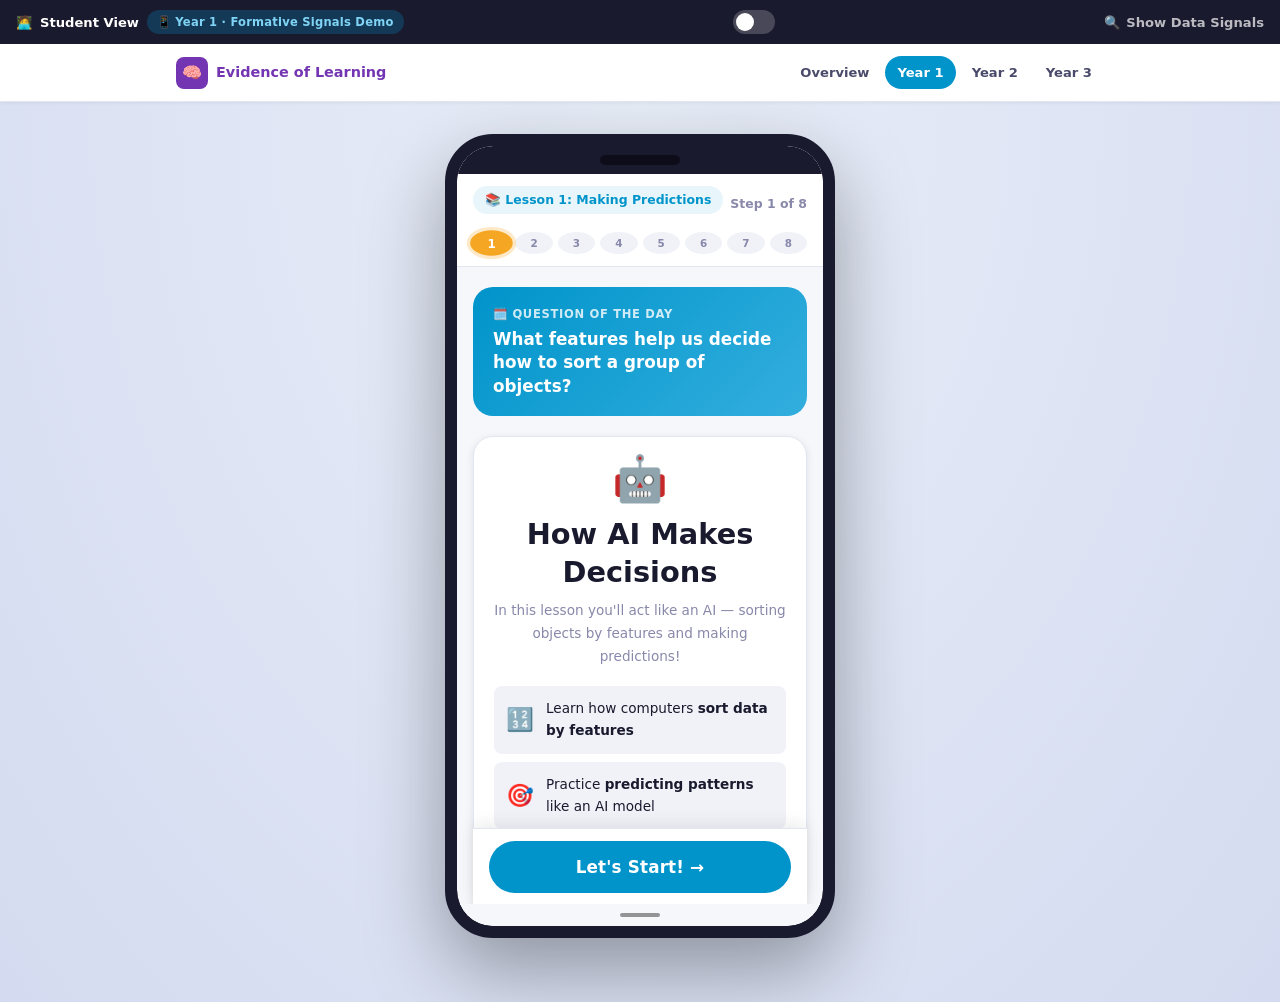
==== commit 0b23d3ff: "Year 1: mobile-friendly phone frame + improved UX - Desktop: realistic phone mockup frame (390px, 12" ====
--- a/year1.html
+++ b/year1.html
@@ -6,7 +6,186 @@
   <title>Year 1: Collecting Early Evidence of Learning</title>
   <link rel="stylesheet" href="style.css">
   <style>
+    /* ── Page Background ── */
     body { background: #F6F7FB; }
+
+    /* ══════════════════════════════════════════
+       PHONE MOCKUP FRAME (desktop only ≥640px)
+       ══════════════════════════════════════════ */
+    @media (min-width: 640px) {
+      /* Push everything under teacher-bar + site-nav */
+      .phone-scene {
+        display: flex;
+        justify-content: center;
+        align-items: flex-start;
+        padding: 32px 20px 64px;
+        min-height: calc(100vh - 96px);
+        background: radial-gradient(ellipse at 50% 0%, #E8EEF8 0%, #D4DBF0 100%);
+      }
+
+      .phone-wrapper {
+        position: relative;
+        width: 390px;
+        flex-shrink: 0;
+        background: #1A1A2E;
+        border: 12px solid #1A1A2E;
+        border-radius: 48px;
+        box-shadow:
+          0 32px 80px rgba(0,0,0,0.35),
+          0 0 0 1px rgba(255,255,255,0.08) inset,
+          0 2px 0 rgba(255,255,255,0.15) inset;
+        overflow: hidden;
+      }
+
+      /* Side buttons (decorative) */
+      .phone-wrapper::before {
+        content: '';
+        position: absolute;
+        left: -16px;
+        top: 88px;
+        width: 4px;
+        height: 34px;
+        background: #111;
+        border-radius: 2px 0 0 2px;
+        box-shadow: 0 48px 0 #111, 0 90px 0 #111;
+      }
+      .phone-wrapper::after {
+        content: '';
+        position: absolute;
+        right: -16px;
+        top: 108px;
+        width: 4px;
+        height: 64px;
+        background: #111;
+        border-radius: 0 2px 2px 0;
+      }
+
+      /* Glass screen bezel */
+      .phone-screen {
+        background: #F6F7FB;
+        border-radius: 36px;
+        overflow: hidden;
+        height: 780px;
+        display: flex;
+        flex-direction: column;
+      }
+
+      /* Scrollable content area */
+      .phone-content {
+        flex: 1;
+        overflow-y: auto;
+        overflow-x: hidden;
+        scroll-behavior: smooth;
+        /* Hide scrollbar inside phone */
+        -ms-overflow-style: none;
+        scrollbar-width: none;
+      }
+      .phone-content::-webkit-scrollbar { display: none; }
+    }
+
+    @media (max-width: 639px) {
+      .phone-scene { display: contents; }
+      .phone-wrapper { display: contents; }
+      .phone-screen { display: contents; }
+      .phone-content { display: contents; }
+    }
+
+    /* ── Notch bar ── */
+    .phone-notch-bar {
+      height: 28px;
+      background: #1A1A2E;
+      display: flex;
+      align-items: center;
+      justify-content: center;
+      flex-shrink: 0;
+    }
+    .phone-notch-pill {
+      width: 80px;
+      height: 10px;
+      background: #0D0D1A;
+      border-radius: 9999px;
+    }
+    @media (max-width: 639px) {
+      .phone-notch-bar { display: none; }
+    }
+
+    /* ── Home indicator ── */
+    .phone-home-bar {
+      height: 22px;
+      background: #F6F7FB;
+      display: flex;
+      align-items: center;
+      justify-content: center;
+      flex-shrink: 0;
+    }
+    .phone-home-pill {
+      width: 40px;
+      height: 4px;
+      background: #333;
+      border-radius: 9999px;
+      opacity: 0.5;
+    }
+    @media (max-width: 639px) {
+      .phone-home-bar { display: none; }
+    }
+
+    /* ── Floating signals counter ── */
+    .signals-counter {
+      display: none; /* shown only in teacher mode */
+      position: absolute;
+      bottom: 36px;
+      right: -54px;
+      background: #1A1A2E;
+      color: #F5A623;
+      font-size: 0.7rem;
+      font-weight: 700;
+      padding: 6px 10px;
+      border-radius: var(--r-full);
+      white-space: nowrap;
+      box-shadow: var(--shadow-md);
+      z-index: 300;
+      writing-mode: horizontal-tb;
+      letter-spacing: 0.02em;
+    }
+    .teacher-mode .signals-counter { display: block; }
+    @media (max-width: 639px) {
+      .signals-counter {
+        position: fixed;
+        bottom: 80px;
+        right: 12px;
+        writing-mode: horizontal-tb;
+      }
+      .teacher-mode .signals-counter { display: block; }
+    }
+
+    /* ── Wizard shell overrides inside phone ── */
+    @media (min-width: 640px) {
+      .wizard-shell {
+        max-width: 100%;
+        margin: 0;
+        padding: 0 0 80px;
+        min-height: auto;
+        border: none !important;
+        border-radius: 0 !important;
+        overflow: visible;
+      }
+      .wizard-header {
+        position: sticky;
+        top: 0;
+        z-index: 90;
+      }
+      .bottom-nav {
+        position: sticky !important;
+        bottom: 0;
+        left: 0;
+        right: 0;
+        max-width: 100%;
+        border-radius: 0;
+        box-shadow: 0 -4px 16px rgba(0,0,0,0.08);
+      }
+    }
+
+    /* ── Question of the Day banner ── */
     .question-of-day {
       background: linear-gradient(135deg, var(--y1), var(--teal-light));
       color: white;
@@ -14,58 +193,206 @@
       padding: 18px 20px;
       margin-bottom: 20px;
     }
-    .question-of-day .qod-label { font-size: 0.72rem; font-weight: 700; letter-spacing: 0.06em; text-transform: uppercase; opacity: 0.75; margin-bottom: 4px; }
-    .question-of-day p { font-size: 1.05rem; font-weight: 600; line-height: 1.4; }
-    .confidence-labels {
+    .question-of-day .qod-label {
+      font-size: 0.72rem;
+      font-weight: 700;
+      letter-spacing: 0.06em;
+      text-transform: uppercase;
+      opacity: 0.8;
+      margin-bottom: 4px;
+    }
+    .question-of-day p {
+      font-size: 1.05rem;
+      font-weight: 600;
+      line-height: 1.4;
+    }
+
+    /* ── Progress dots (numbered) ── */
+    .step-indicators {
       display: flex;
-      justify-content: space-between;
-      margin-top: 6px;
-      font-size: 0.72rem;
+      gap: 5px;
+      align-items: center;
+      margin-bottom: 0;
+    }
+    .step-dot {
+      width: 22px;
+      height: 22px;
+      border-radius: 50%;
+      display: flex;
+      align-items: center;
+      justify-content: center;
+      font-size: 0.65rem;
+      font-weight: 800;
+      flex-shrink: 0;
+      background: var(--surface-2);
       color: var(--text-muted);
-    }
-    .sorting-grid {
+      transition: all var(--t-med);
+      border: 2px solid transparent;
+    }
+    .step-dot.done {
+      background: var(--y1);
+      color: white;
+      border-color: var(--y1);
+    }
+    .step-dot.done::after {
+      content: '✓';
+      font-size: 0.65rem;
+    }
+    /* Override number with checkmark when done */
+    .step-dot.done { font-size: 0; }
+    .step-dot.done::after { font-size: 0.7rem; }
+    .step-dot.current {
+      background: var(--orange);
+      color: white;
+      border-color: var(--orange);
+      box-shadow: 0 0 0 3px rgba(245,166,35,0.25);
+      transform: scale(1.15);
+    }
+
+    /* ── Confidence emoji buttons ── */
+    .emoji-btn {
+      width: 60px;
+      height: 60px;
+      border-radius: 50%;
+      border: 3px solid var(--border);
+      background: var(--surface);
+      font-size: 1.8rem;
+      display: flex;
+      align-items: center;
+      justify-content: center;
+      cursor: pointer;
+      transition: var(--t-med);
+    }
+    .emoji-btn:hover { transform: scale(1.1); border-color: var(--orange); }
+    .emoji-btn.selected {
+      border-color: var(--y1);
+      background: var(--y1-bg);
+      transform: scale(1.15);
+      box-shadow: 0 0 0 5px rgba(0,148,202,0.18);
+    }
+
+    /* ── Sorting warm-up items ── */
+    .sorting-warmup-grid {
       display: grid;
       grid-template-columns: 1fr 1fr;
       gap: 10px;
       margin-bottom: 16px;
     }
-    .sort-box {
-      border: 2px dashed var(--border);
+    .sort-item {
+      display: flex;
+      flex-direction: column;
+      align-items: center;
+      justify-content: center;
+      gap: 8px;
+      padding: 18px 12px;
+      min-height: 96px;
+      border: 2.5px solid var(--border);
+      border-radius: var(--r-lg);
+      cursor: pointer;
+      background: var(--surface);
+      transition: var(--t-med);
+      font-size: 1rem;
+      font-weight: 600;
+      color: var(--text-2);
+    }
+    .sort-item:hover { border-color: var(--orange); background: #FFF8EE; transform: translateY(-2px); box-shadow: var(--shadow-sm); }
+    .sort-item.selected { border-color: var(--y1); background: var(--y1-bg); box-shadow: 0 0 0 4px rgba(0,148,202,0.15); }
+    .sort-item .item-emoji { font-size: 2.5rem; line-height: 1; }
+
+    /* ── Concept check choice buttons ── */
+    .choice-btn {
+      width: 100%;
+      text-align: left;
+      padding: 14px 16px;
+      border: 2.5px solid var(--border);
       border-radius: var(--r-md);
-      padding: 14px;
-      min-height: 80px;
-      text-align: center;
+      background: var(--surface);
+      font-size: 0.9rem;
+      cursor: pointer;
       transition: var(--t-med);
-    }
-    .sort-box.highlight { border-color: var(--y1); background: var(--y1-bg); }
-    .sort-box-label { font-size: 0.78rem; font-weight: 700; color: var(--text-muted); text-transform: uppercase; letter-spacing: 0.03em; margin-bottom: 6px; }
-    .sort-box-items { display: flex; flex-wrap: wrap; gap: 4px; justify-content: center; }
-    .placed-item { font-size: 1.6rem; cursor: pointer; transition: transform var(--t-fast); }
-    .placed-item:hover { transform: scale(1.2); }
-    .items-bank {
       display: flex;
-      gap: 10px;
-      flex-wrap: wrap;
-      margin-bottom: 16px;
-      min-height: 60px;
-      padding: 10px;
-      background: var(--surface-2);
-      border-radius: var(--r-md);
-    }
-    .bank-item { font-size: 2rem; cursor: pointer; transition: var(--t-med); }
-    .bank-item:hover { transform: scale(1.15); }
-    .bank-item.gone { opacity: 0; pointer-events: none; }
+      align-items: center;
+      gap: 12px;
+      min-height: 52px;
+      line-height: 1.4;
+    }
+    .choice-btn:hover:not(:disabled) { border-color: var(--y1); background: var(--y1-bg); }
+
+    .choice-letter {
+      min-width: 34px;
+      height: 34px;
+      border-radius: 50%;
+      display: flex;
+      align-items: center;
+      justify-content: center;
+      font-weight: 800;
+      font-size: 0.88rem;
+      color: white;
+      flex-shrink: 0;
+      transition: var(--t-fast);
+    }
+    /* Color-coded letter circles */
+    .choice-btn:nth-child(1) .choice-letter { background: #5B8DEF; }
+    .choice-btn:nth-child(2) .choice-letter { background: #E05C68; }
+    .choice-btn:nth-child(3) .choice-letter { background: #F5A623; }
+    .choice-btn:nth-child(4) .choice-letter { background: #27AE60; }
+
+    /* Selected/correct/wrong states */
+    .choice-btn.correct {
+      border-color: var(--success);
+      background: var(--success-bg);
+    }
+    .choice-btn.correct .choice-letter { background: var(--success); }
+    .choice-btn.selected-wrong {
+      border-color: var(--danger);
+      background: var(--danger-bg);
+    }
+    .choice-btn.selected-wrong .choice-letter { background: var(--danger); }
+    .choice-btn:disabled { opacity: 0.75; cursor: not-allowed; }
+    .choice-btn:disabled:not(.correct):not(.selected-wrong):hover { border-color: var(--border); background: var(--surface); }
+
+    /* ── Correct reveal ── */
+    .correct-answer-reveal {
+      display: none;
+      padding: 12px 14px;
+      background: var(--success-bg);
+      border-radius: var(--r-sm);
+      border-left: 3px solid var(--success);
+      font-size: 0.85rem;
+      color: #1A5E35;
+      margin-top: 10px;
+      line-height: 1.5;
+    }
+    .correct-answer-reveal.show { display: block; }
+
+    /* Wrong answer hint */
+    .wrong-answer-hint {
+      display: none;
+      padding: 10px 14px;
+      background: var(--danger-bg);
+      border-radius: var(--r-sm);
+      border-left: 3px solid var(--danger);
+      font-size: 0.85rem;
+      color: #7B1F1F;
+      margin-top: 10px;
+      line-height: 1.5;
+    }
+    .wrong-answer-hint.show { display: block; }
+
+    /* ── Feedback message ── */
     .feedback-msg {
       padding: 12px 16px;
       border-radius: var(--r-md);
       font-weight: 600;
       font-size: 0.9rem;
-      text-align: center;
+      line-height: 1.4;
       display: none;
     }
     .feedback-msg.show { display: block; }
     .feedback-msg.correct { background: var(--success-bg); color: var(--success); }
     .feedback-msg.try-again { background: var(--warning-bg); color: var(--warning); }
+
+    /* ── Reflection textarea ── */
     .reflection-area {
       width: 100%;
       border: 2px solid var(--border);
@@ -77,23 +404,95 @@
       transition: border-color var(--t-fast);
       color: var(--text);
       background: var(--surface);
-    }
-    .reflection-area:focus { outline: none; border-color: var(--y1); }
+      min-height: 110px;
+    }
+    .reflection-area:focus { outline: none; border-color: var(--y1); box-shadow: 0 0 0 3px rgba(0,148,202,0.12); }
     .char-count { text-align: right; font-size: 0.75rem; color: var(--text-muted); margin-top: 4px; }
+
+    /* ── Word bank chips ── */
     .word-bank-chips { display: flex; flex-wrap: wrap; gap: 6px; margin-top: 8px; }
     .word-chip {
-      padding: 5px 12px;
+      padding: 7px 13px;
       border-radius: var(--r-full);
       background: var(--surface-2);
       border: 1.5px solid var(--border);
       font-size: 0.8rem;
       cursor: pointer;
       transition: var(--t-fast);
+      min-height: 36px;
+      display: flex;
+      align-items: center;
     }
     .word-chip:hover { background: var(--y1-bg); border-color: var(--y1); color: var(--y1); }
+
+    /* ── Summary ── */
     .summary-grid { display: flex; flex-direction: column; gap: 0; }
+    .score-badge {
+      display: inline-flex;
+      align-items: center;
+      gap: 6px;
+      padding: 8px 20px;
+      border-radius: var(--r-full);
+      font-weight: 800;
+      font-size: 1.1rem;
+    }
+    .score-perfect { background: var(--success-bg); color: var(--success); }
+    .score-ok { background: var(--warning-bg); color: var(--warning); }
+
+    /* ── Lesson badge ── */
+    .lesson-badge {
+      display: inline-flex;
+      align-items: center;
+      gap: 6px;
+      background: var(--y1-bg);
+      color: var(--y1);
+      padding: 4px 12px;
+      border-radius: var(--r-full);
+      font-size: 0.78rem;
+      font-weight: 700;
+      margin-bottom: 8px;
+    }
+
+    .aha-text { font-size: 1.4rem; text-align: center; margin: 8px 0; }
+    .step-header-text { font-size: 0.78rem; color: var(--text-muted); font-weight: 600; }
+
+    /* ── Concept check header bubble ── */
+    .check-header {
+      display: flex;
+      align-items: center;
+      gap: 10px;
+      margin-bottom: 14px;
+      padding: 10px 14px;
+      background: linear-gradient(90deg, var(--y1-bg), transparent);
+      border-radius: var(--r-md);
+      border-left: 4px solid var(--y1);
+    }
+    .check-num {
+      background: var(--y1);
+      color: white;
+      width: 30px;
+      height: 30px;
+      border-radius: 50%;
+      display: flex;
+      align-items: center;
+      justify-content: center;
+      font-weight: 800;
+      font-size: 0.9rem;
+      flex-shrink: 0;
+    }
+    .check-label {
+      font-size: 0.82rem;
+      font-weight: 700;
+      color: var(--y1);
+      text-transform: uppercase;
+      letter-spacing: 0.05em;
+    }
+
+    /* ── Final button ── */
     .final-btn {
-      display: flex; align-items: center; justify-content: space-between;
+      display: flex;
+      align-items: center;
+      justify-content: space-between;
       padding: 16px 20px;
       border-radius: var(--r-lg);
       text-decoration: none;
@@ -106,35 +505,83 @@
       border: none;
       width: 100%;
       font-size: 1rem;
+      min-height: 56px;
     }
     .final-btn:hover { background: var(--purple-dark); transform: translateY(-1px); box-shadow: var(--shadow-sm); }
-    .step-header-text { font-size: 0.78rem; color: var(--text-muted); font-weight: 600; }
-    .lesson-badge {
-      display: inline-flex; align-items: center; gap: 6px;
-      background: var(--y1-bg); color: var(--y1);
-      padding: 4px 12px; border-radius: var(--r-full);
-      font-size: 0.78rem; font-weight: 700;
-      margin-bottom: 8px;
-    }
-    .aha-text { font-size: 1.4rem; text-align: center; margin: 8px 0; }
-    .correct-answer-reveal {
+
+    /* ── Step slide transitions ── */
+    .step-screen {
       display: none;
-      padding: 10px 14px;
-      background: var(--success-bg);
+      padding: 20px 16px;
+    }
+    .step-screen.active {
+      display: block;
+      animation: slideInRight 0.28s cubic-bezier(0.25, 0.46, 0.45, 0.94);
+    }
+    .step-screen.slide-out-left {
+      animation: slideOutLeft 0.22s cubic-bezier(0.55, 0, 1, 0.45) forwards;
+    }
+    .step-screen.slide-in-from-left {
+      animation: slideInLeft 0.28s cubic-bezier(0.25, 0.46, 0.45, 0.94);
+    }
+    @keyframes slideInRight {
+      from { opacity: 0; transform: translateX(32px); }
+      to   { opacity: 1; transform: translateX(0); }
+    }
+    @keyframes slideInLeft {
+      from { opacity: 0; transform: translateX(-32px); }
+      to   { opacity: 1; transform: translateX(0); }
+    }
+    @keyframes slideOutLeft {
+      from { opacity: 1; transform: translateX(0); }
+      to   { opacity: 0; transform: translateX(-32px); }
+    }
+
+    /* ── Reason tag row ── */
+    .tag-row { display: flex; flex-wrap: wrap; gap: 8px; }
+    .tag {
+      padding: 8px 14px;
+      border-radius: var(--r-full);
+      font-size: 0.82rem;
+      font-weight: 600;
+      background: var(--surface-2);
+      color: var(--text-2);
+      cursor: pointer;
+      border: 2px solid transparent;
+      transition: var(--t-fast);
+      min-height: 38px;
+      display: inline-flex;
+      align-items: center;
+    }
+    .tag:hover { border-color: var(--purple); color: var(--purple); }
+    .tag.active { background: var(--y2-bg); color: var(--purple); border-color: var(--purple); }
+
+    /* ── Teacher bar badge ── */
+    .year-badge {
+      background: rgba(0,148,202,0.25);
+      color: #7FD4F5;
+      padding: 3px 10px;
+      border-radius: var(--r-full);
+      font-size: 0.72rem;
+      font-weight: 700;
+      letter-spacing: 0.02em;
+    }
+
+    /* ── Intro feature list ── */
+    .feature-list-item {
+      display: flex;
+      align-items: center;
+      gap: 12px;
+      padding: 12px;
+      background: var(--surface-2);
       border-radius: var(--r-sm);
-      border-left: 3px solid var(--success);
-      font-size: 0.85rem;
-      color: #1A5E35;
-      margin-top: 8px;
-    }
-    .correct-answer-reveal.show { display: block; }
-    .score-badge {
-      display: inline-flex; align-items: center; gap: 6px;
-      padding: 6px 16px; border-radius: var(--r-full);
-      font-weight: 800; font-size: 1.1rem;
-    }
-    .score-perfect { background: var(--success-bg); color: var(--success); }
-    .score-ok      { background: var(--warning-bg); color: var(--warning); }
+      min-height: 48px;
+    }
+    .feature-list-icon { font-size: 1.4rem; flex-shrink: 0; }
+
+    /* ── Help prompt ── */
+    #helpPrompt { display: none; margin-top: 14px; }
+
   </style>
 </head>
 <body id="pageBody">
@@ -144,6 +591,7 @@
   <div class="teacher-bar-left">
     <span>🧑‍💻</span>
     <span>Student View</span>
+    <span class="year-badge">📱 Year 1 · Formative Signals Demo</span>
   </div>
   <label class="toggle-switch" title="Toggle teacher signal overlay">
     <input type="checkbox" id="teacherToggle" onchange="toggleTeacherMode(this)">
@@ -171,409 +619,445 @@
   </div>
 </nav>
 
-<!-- App Shell -->
-<div class="wizard-shell">
-
-  <!-- Sticky Header with Progress -->
-  <div class="wizard-header">
-    <div style="display:flex;justify-content:space-between;align-items:center;margin-bottom:8px;">
-      <div class="lesson-badge">📚 Lesson 1: Making Predictions</div>
-      <span class="step-header-text" id="stepLabel">Step 1 of 8</span>
-    </div>
-    <div class="step-indicators" id="stepIndicators">
-      <!-- Generated by JS -->
-    </div>
-  </div>
-
-  <!-- ─── STEP 1: WELCOME ─── -->
-  <div class="step-screen active" id="step-1">
-    <div class="question-of-day">
-      <div class="qod-label">🗓️ Question of the Day</div>
-      <p>What features help us decide how to sort a group of objects?</p>
-    </div>
-
-    <div class="signal-overlay">
-      📡 <strong>Signal captured:</strong> Lesson started · timestamp recorded · student identified
-    </div>
-
-    <div class="card" style="margin-bottom:16px;">
-      <div style="font-size:2.5rem;text-align:center;margin-bottom:12px;">🤖</div>
-      <h2 style="text-align:center;margin-bottom:8px;">How AI Makes Decisions</h2>
-      <p class="text-sm text-muted text-center" style="margin-bottom:16px;">In this lesson you'll act like an AI — sorting objects by features and making predictions!</p>
-      <div style="display:flex;flex-direction:column;gap:8px;">
-        <div style="display:flex;align-items:center;gap:10px;padding:10px;background:var(--surface-2);border-radius:var(--r-sm);">
-          <span style="font-size:1.3rem;">🔢</span>
-          <span class="text-sm">Learn how computers <strong>sort data by features</strong></span>
-        </div>
-        <div style="display:flex;align-items:center;gap:10px;padding:10px;background:var(--surface-2);border-radius:var(--r-sm);">
-          <span style="font-size:1.3rem;">🎯</span>
-          <span class="text-sm">Practice <strong>predicting patterns</strong> like an AI model</span>
-        </div>
-        <div style="display:flex;align-items:center;gap:10px;padding:10px;background:var(--surface-2);border-radius:var(--r-sm);">
-          <span style="font-size:1.3rem;">💬</span>
-          <span class="text-sm">Discuss <strong>real-world examples</strong> of AI sorting</span>
-        </div>
+<!-- Phone Scene Wrapper -->
+<div class="phone-scene">
+  <div class="phone-wrapper" id="phoneWrapper">
+    <!-- Floating signals counter (teacher mode only) -->
+    <div class="signals-counter" id="signalsCounter">📡 signals collected: 0</div>
+
+    <div class="phone-screen">
+      <!-- Notch bar -->
+      <div class="phone-notch-bar">
+        <div class="phone-notch-pill"></div>
       </div>
-    </div>
-
-    <div class="bottom-nav">
-      <button class="btn btn-y1 btn-block btn-lg" onclick="goToStep(2)">Let's Start! →</button>
-    </div>
-  </div>
-
-  <!-- ─── STEP 2: PRE-LESSON CONFIDENCE ─── -->
-  <div class="step-screen" id="step-2">
-    <div class="card">
-      <div class="aha-text">🤔</div>
-      <h3 style="text-align:center;margin-bottom:4px;">Before we begin…</h3>
-      <p class="text-sm text-muted text-center" style="margin-bottom:20px;">How confident are you about sorting things and making predictions?</p>
-
-      <div class="emoji-row" id="confidenceRow">
-        <div style="text-align:center;">
-          <button class="emoji-btn" onclick="selectConfidence(this, 1)" title="Not sure at all">😰</button>
-          <div class="text-xs text-muted" style="margin-top:4px;">Not sure</div>
-        </div>
-        <div style="text-align:center;">
-          <button class="emoji-btn" onclick="selectConfidence(this, 2)" title="A little unsure">😕</button>
-          <div class="text-xs text-muted" style="margin-top:4px;">A bit unsure</div>
-        </div>
-        <div style="text-align:center;">
-          <button class="emoji-btn" onclick="selectConfidence(this, 3)" title="Neutral">😐</button>
-          <div class="text-xs text-muted" style="margin-top:4px;">Neutral</div>
-        </div>
-        <div style="text-align:center;">
-          <button class="emoji-btn" onclick="selectConfidence(this, 4)" title="Pretty confident">🙂</button>
-          <div class="text-xs text-muted" style="margin-top:4px;">Pretty good</div>
-        </div>
-        <div style="text-align:center;">
-          <button class="emoji-btn" onclick="selectConfidence(this, 5)" title="Very confident">😎</button>
-          <div class="text-xs text-muted" style="margin-top:4px;">Got it!</div>
-        </div>
+
+      <!-- Scrollable app content -->
+      <div class="phone-content" id="phoneContent">
+
+        <!-- App Shell -->
+        <div class="wizard-shell">
+
+          <!-- Sticky Header with Progress -->
+          <div class="wizard-header">
+            <div style="display:flex;justify-content:space-between;align-items:center;margin-bottom:10px;">
+              <div class="lesson-badge">📚 Lesson 1: Making Predictions</div>
+              <span class="step-header-text" id="stepLabel">Step 1 of 8</span>
+            </div>
+            <div class="step-indicators" id="stepIndicators">
+              <!-- Generated by JS -->
+            </div>
+          </div>
+
+          <!-- ─── STEP 1: WELCOME ─── -->
+          <div class="step-screen active" id="step-1">
+            <div class="question-of-day">
+              <div class="qod-label">🗓️ Question of the Day</div>
+              <p>What features help us decide how to sort a group of objects?</p>
+            </div>
+
+            <div class="signal-overlay">
+              📡 <strong>Signal captured:</strong> Lesson started · timestamp recorded · student identified
+            </div>
+
+            <div class="card" style="margin-bottom:16px;">
+              <div style="font-size:2.8rem;text-align:center;margin-bottom:14px;line-height:1;">🤖</div>
+              <h2 style="text-align:center;margin-bottom:8px;">How AI Makes Decisions</h2>
+              <p class="text-sm text-muted text-center" style="margin-bottom:18px;">In this lesson you'll act like an AI — sorting objects by features and making predictions!</p>
+              <div style="display:flex;flex-direction:column;gap:8px;">
+                <div class="feature-list-item">
+                  <span class="feature-list-icon">🔢</span>
+                  <span class="text-sm">Learn how computers <strong>sort data by features</strong></span>
+                </div>
+                <div class="feature-list-item">
+                  <span class="feature-list-icon">🎯</span>
+                  <span class="text-sm">Practice <strong>predicting patterns</strong> like an AI model</span>
+                </div>
+                <div class="feature-list-item">
+                  <span class="feature-list-icon">💬</span>
+                  <span class="text-sm">Discuss <strong>real-world examples</strong> of AI sorting</span>
+                </div>
+              </div>
+            </div>
+
+            <div class="bottom-nav">
+              <button class="btn btn-y1 btn-block btn-lg" onclick="goToStep(2)">Let's Start! →</button>
+            </div>
+          </div>
+
+          <!-- ─── STEP 2: PRE-LESSON CONFIDENCE ─── -->
+          <div class="step-screen" id="step-2">
+            <div class="card">
+              <div class="aha-text">🤔</div>
+              <h3 style="text-align:center;margin-bottom:4px;">Before we begin…</h3>
+              <p class="text-sm text-muted text-center" style="margin-bottom:22px;">How confident are you about sorting things and making predictions?</p>
+
+              <div class="emoji-row" id="confidenceRow" style="gap:10px;margin-bottom:8px;">
+                <div style="text-align:center;">
+                  <button class="emoji-btn" onclick="selectConfidence(this, 1)" title="Not sure at all">😰</button>
+                  <div class="text-xs text-muted" style="margin-top:5px;">Not sure</div>
+                </div>
+                <div style="text-align:center;">
+                  <button class="emoji-btn" onclick="selectConfidence(this, 2)" title="A little unsure">😕</button>
+                  <div class="text-xs text-muted" style="margin-top:5px;">A bit unsure</div>
+                </div>
+                <div style="text-align:center;">
+                  <button class="emoji-btn" onclick="selectConfidence(this, 3)" title="Neutral">😐</button>
+                  <div class="text-xs text-muted" style="margin-top:5px;">Neutral</div>
+                </div>
+                <div style="text-align:center;">
+                  <button class="emoji-btn" onclick="selectConfidence(this, 4)" title="Pretty confident">🙂</button>
+                  <div class="text-xs text-muted" style="margin-top:5px;">Pretty good</div>
+                </div>
+                <div style="text-align:center;">
+                  <button class="emoji-btn" onclick="selectConfidence(this, 5)" title="Very confident">😎</button>
+                  <div class="text-xs text-muted" style="margin-top:5px;">Got it!</div>
+                </div>
+              </div>
+
+              <div class="signal-overlay">
+                📡 <strong>Signal captured:</strong> Pre-lesson confidence score (1–5 emoji) · Affective baseline for growth tracking
+              </div>
+            </div>
+
+            <div class="bottom-nav">
+              <button class="btn btn-outline" onclick="goToStep(1)">← Back</button>
+              <button class="btn btn-y1 btn-block" id="confNext" onclick="goToStep(3)" disabled>Next →</button>
+            </div>
+          </div>
+
+          <!-- ─── STEP 3: SORTING WARM-UP ─── -->
+          <div class="step-screen" id="step-3">
+            <div class="card">
+              <div style="display:flex;align-items:center;gap:8px;margin-bottom:10px;">
+                <span style="font-size:1.4rem;">🥐</span>
+                <h3>Warm Up: Which Doesn't Belong?</h3>
+              </div>
+              <p class="text-sm text-muted" style="margin-bottom:18px;">These four pastries can be sorted in different ways. Tap the one that <em>doesn't belong</em> based on a feature you choose!</p>
+
+              <div class="sorting-warmup-grid" id="sortingGrid">
+                <button class="sort-item" onclick="selectItem(this, 'croissant')" id="item-croissant">
+                  <span class="item-emoji">🥐</span>
+                  <span>Croissant</span>
+                </button>
+                <button class="sort-item" onclick="selectItem(this, 'pancakes')" id="item-pancakes">
+                  <span class="item-emoji">🥞</span>
+                  <span>Pancakes</span>
+                </button>
+                <button class="sort-item" onclick="selectItem(this, 'donut')" id="item-donut">
+                  <span class="item-emoji">🍩</span>
+                  <span>Donut</span>
+                </button>
+                <button class="sort-item" onclick="selectItem(this, 'pretzel')" id="item-pretzel">
+                  <span class="item-emoji">🥨</span>
+                  <span>Pretzel</span>
+                </button>
+              </div>
+
+              <div id="sortFeedback" class="feedback-msg">
+                <!-- Filled by JS -->
+              </div>
+
+              <div id="reasonRow" style="display:none;margin-top:16px;">
+                <p class="text-sm font-bold" style="margin-bottom:10px;">What feature made it different?</p>
+                <div class="tag-row" id="reasonTags">
+                  <button class="tag" onclick="selectReason(this, 'shape')">🔷 Shape</button>
+                  <button class="tag" onclick="selectReason(this, 'sweet')">🍬 Sweet vs. Savory</button>
+                  <button class="tag" onclick="selectReason(this, 'topping')">✨ Has Topping</button>
+                  <button class="tag" onclick="selectReason(this, 'round')">⭕ Round/Not Round</button>
+                </div>
+              </div>
+
+              <div class="signal-overlay" style="margin-top:14px;">
+                📡 <strong>Signals captured:</strong><br>
+                • Item selected (sorting choice)<br>
+                • Reasoning feature category<br>
+                • Time to select (behavioral engagement)
+              </div>
+            </div>
+
+            <div class="bottom-nav">
+              <button class="btn btn-outline" onclick="goToStep(2)">← Back</button>
+              <button class="btn btn-y1 btn-block" id="sortNext" onclick="goToStep(4)" disabled>Next →</button>
+            </div>
+          </div>
+
+          <!-- ─── STEP 4: CONCEPT CHECK Q1 ─── -->
+          <div class="step-screen" id="step-4">
+            <div class="check-header">
+              <div class="check-num">1</div>
+              <div>
+                <div class="check-label">Quick Check</div>
+                <div class="text-xs text-muted">Choose the best answer</div>
+              </div>
+            </div>
+
+            <div class="card" style="margin-bottom:12px;">
+              <p style="font-weight:700;font-size:1rem;margin-bottom:18px;line-height:1.5;">What is <em>training data</em>?</p>
+              <div id="q1choices" style="display:flex;flex-direction:column;gap:10px;">
+                <button class="choice-btn" onclick="answerQ1(this,'A')">
+                  <span class="choice-letter">A</span>
+                  <span>Random information collected from the internet</span>
+                </button>
+                <button class="choice-btn" onclick="answerQ1(this,'B')">
+                  <span class="choice-letter">B</span>
+                  <span>Information that has been sorted, then given to a computer so it can make predictions</span>
+                </button>
+                <button class="choice-btn" onclick="answerQ1(this,'C')">
+                  <span class="choice-letter">C</span>
+                  <span>A computer's test results from an exam</span>
+                </button>
+                <button class="choice-btn" onclick="answerQ1(this,'D')">
+                  <span class="choice-letter">D</span>
+                  <span>Instructions that humans program into AI by hand</span>
+                </button>
+              </div>
+              <div class="correct-answer-reveal" id="q1reveal">
+                ✅ <strong>Correct!</strong> Training data is information that's been sorted and labeled so a computer can learn from it to make predictions — just like sorting fish vs. trash in AI for Oceans!
+              </div>
+              <div class="wrong-answer-hint" id="q1wrong">
+                💡 <strong>Not quite.</strong> Training data is information that's been <em>sorted and labeled</em> so a computer can learn to make predictions. Think of labeling pictures of cats and dogs!
+              </div>
+            </div>
+
+            <div class="signal-overlay">
+              📡 <strong>Signal captured:</strong><br>
+              • Answer choice & correctness · Cognitive check on "training data" concept<br>
+              • Time to answer · Mapped to: Lesson Objective 1
+            </div>
+
+            <div class="bottom-nav">
+              <button class="btn btn-outline" onclick="goToStep(3)">← Back</button>
+              <button class="btn btn-y1 btn-block" id="q1Next" onclick="goToStep(5)" disabled>Next →</button>
+            </div>
+          </div>
+
+          <!-- ─── STEP 5: CONCEPT CHECK Q2 ─── -->
+          <div class="step-screen" id="step-5">
+            <div class="check-header">
+              <div class="check-num">2</div>
+              <div>
+                <div class="check-label">Quick Check</div>
+                <div class="text-xs text-muted">Choose the best answer</div>
+              </div>
+            </div>
+
+            <div class="card" style="margin-bottom:12px;">
+              <p style="font-weight:700;font-size:1rem;margin-bottom:18px;line-height:1.5;">Why might an AI model make <em>incorrect predictions</em>?</p>
+              <div id="q2choices" style="display:flex;flex-direction:column;gap:10px;">
+                <button class="choice-btn" onclick="answerQ2(this,'A')">
+                  <span class="choice-letter">A</span>
+                  <span>The computer doesn't have enough electricity</span>
+                </button>
+                <button class="choice-btn" onclick="answerQ2(this,'B')">
+                  <span class="choice-letter">B</span>
+                  <span>It wasn't built by the right kind of engineer</span>
+                </button>
+                <button class="choice-btn" onclick="answerQ2(this,'C')">
+                  <span class="choice-letter">C</span>
+                  <span>It doesn't have enough training data, or the training data is biased</span>
+                </button>
+                <button class="choice-btn" onclick="answerQ2(this,'D')">
+                  <span class="choice-letter">D</span>
+                  <span>The computer is moving too fast</span>
+                </button>
+              </div>
+              <div class="correct-answer-reveal" id="q2reveal">
+                ✅ <strong>Correct!</strong> AI predictions are only as good as the data they're trained on. If the training data is limited or biased, the AI will make incorrect or unfair predictions.
+              </div>
+              <div class="wrong-answer-hint" id="q2wrong">
+                💡 <strong>Not quite.</strong> AI makes mistakes when its <em>training data is limited or biased</em> — not because of hardware or who built it. The data quality is what matters!
+              </div>
+            </div>
+
+            <div class="signal-overlay">
+              📡 <strong>Signal captured:</strong><br>
+              • Answer choice & correctness · Cognitive check on "AI prediction accuracy"<br>
+              • Misconception pattern detection · Mapped to: Lesson Objective 2
+            </div>
+
+            <div class="bottom-nav">
+              <button class="btn btn-outline" onclick="goToStep(4)">← Back</button>
+              <button class="btn btn-y1 btn-block" id="q2Next" onclick="goToStep(6)" disabled>Next →</button>
+            </div>
+          </div>
+
+          <!-- ─── STEP 6: MICRO-REFLECTION ─── -->
+          <div class="step-screen" id="step-6">
+            <div class="card">
+              <div style="font-size:2rem;text-align:center;margin-bottom:8px;">💭</div>
+              <h3 style="text-align:center;margin-bottom:4px;">Take a Moment to Reflect</h3>
+              <p class="text-sm text-muted text-center" style="margin-bottom:18px;">Which sorting level was easiest for you? Why do you think so?</p>
+
+              <textarea class="reflection-area" id="reflectionText" rows="4" maxlength="200"
+                placeholder="Type your answer here... (e.g., 'The first level was easiest because the items were already labeled with their colors...')"
+                oninput="updateCharCount(this)"></textarea>
+              <div class="char-count"><span id="charCount">0</span>/200 characters</div>
+
+              <div style="margin-top:14px;">
+                <p class="text-xs text-muted" style="margin-bottom:8px;">💡 Need a word? Tap to add it:</p>
+                <div class="word-bank-chips">
+                  <button class="word-chip" onclick="addWord('clear pattern')">clear pattern</button>
+                  <button class="word-chip" onclick="addWord('more examples')">more examples</button>
+                  <button class="word-chip" onclick="addWord('fewer items')">fewer items</button>
+                  <button class="word-chip" onclick="addWord('already labeled')">already labeled</button>
+                  <button class="word-chip" onclick="addWord('I could see')">I could see</button>
+                  <button class="word-chip" onclick="addWord('the feature was')">the feature was</button>
+                </div>
+              </div>
+
+              <div class="signal-overlay" style="margin-top:14px;">
+                📡 <strong>Signal captured:</strong><br>
+                • Reflection text (NLP key-term check: "pattern", "data", "feature")<br>
+                • Word bank usage (scaffolding needs signal)<br>
+                • Response length · Metacognitive depth indicator
+              </div>
+            </div>
+
+            <div class="bottom-nav">
+              <button class="btn btn-outline" onclick="goToStep(5)">← Back</button>
+              <button class="btn btn-y1 btn-block" id="reflectNext" onclick="goToStep(7)" disabled>Next →</button>
+            </div>
+          </div>
+
+          <!-- ─── STEP 7: LESSON MOOD ─── -->
+          <div class="step-screen" id="step-7">
+            <div class="card">
+              <div style="font-size:2rem;text-align:center;margin-bottom:8px;">📊</div>
+              <h3 style="text-align:center;margin-bottom:4px;">How did today's lesson feel?</h3>
+              <p class="text-sm text-muted text-center" style="margin-bottom:18px;">Your honest answer helps your teacher plan better lessons!</p>
+
+              <div class="mood-grid">
+                <button class="mood-btn" onclick="selectMood(this,'hard')" id="moodHard">
+                  <span class="mood-emoji">😤</span>
+                  Too Hard
+                </button>
+                <button class="mood-btn" onclick="selectMood(this,'right')" id="moodRight">
+                  <span class="mood-emoji">😊</span>
+                  Just Right!
+                </button>
+                <button class="mood-btn" onclick="selectMood(this,'easy')" id="moodEasy">
+                  <span class="mood-emoji">😴</span>
+                  Too Easy
+                </button>
+              </div>
+
+              <div id="helpPrompt">
+                <p class="text-sm font-bold" style="margin-bottom:10px;">What would help you most? <span class="text-muted" style="font-weight:400;">(optional)</span></p>
+                <div class="tag-row" id="helpTags">
+                  <button class="tag" onclick="toggleTag(this)">📖 More examples</button>
+                  <button class="tag" onclick="toggleTag(this)">🎮 More practice</button>
+                  <button class="tag" onclick="toggleTag(this)">📝 Less reading</button>
+                  <button class="tag" onclick="toggleTag(this)">🚀 More challenge</button>
+                  <button class="tag" onclick="toggleTag(this)">👥 Partner work</button>
+                  <button class="tag" onclick="toggleTag(this)">🎥 A video</button>
+                </div>
+              </div>
+
+              <div class="signal-overlay" style="margin-top:14px;">
+                📡 <strong>Signal captured:</strong><br>
+                • Difficulty rating (Too hard / Just right / Too easy) · Pacing signal<br>
+                • Help preferences selected · Differentiation signal for teacher
+              </div>
+            </div>
+
+            <div class="bottom-nav">
+              <button class="btn btn-outline" onclick="goToStep(6)">← Back</button>
+              <button class="btn btn-y1 btn-block" id="moodNext" onclick="goToStep(8)" disabled>See My Summary →</button>
+            </div>
+          </div>
+
+          <!-- ─── STEP 8: LEARNING SUMMARY ─── -->
+          <div class="step-screen" id="step-8">
+            <div style="text-align:center;margin-bottom:20px;">
+              <div style="font-size:3rem;margin-bottom:8px;">🌟</div>
+              <h2>Great work today!</h2>
+              <p class="text-sm text-muted">Here's what you showed us about your learning.</p>
+            </div>
+
+            <!-- Score snapshot -->
+            <div class="card" style="margin-bottom:16px;text-align:center;">
+              <div class="text-xs text-muted font-bold" style="text-transform:uppercase;letter-spacing:0.05em;margin-bottom:10px;">Today's Concept Check</div>
+              <div id="scoreDisplay" class="score-badge score-perfect" style="margin:0 auto;">🏆 2 / 2 correct</div>
+            </div>
+
+            <!-- Signal Summary -->
+            <div class="card" style="margin-bottom:16px;">
+              <h3 style="margin-bottom:4px;">📡 Learning Signals Collected</h3>
+              <p class="text-xs text-muted" style="margin-bottom:14px;">Each signal helps your teacher understand how to support you better.</p>
+              <div class="summary-grid">
+                <div class="signal-row">
+                  <div class="signal-icon">💪</div>
+                  <div>
+                    <div class="signal-label">Pre-lesson confidence</div>
+                    <div class="signal-value" id="summaryConfidence">–</div>
+                  </div>
+                </div>
+                <div class="signal-row">
+                  <div class="signal-icon">🔀</div>
+                  <div>
+                    <div class="signal-label">Warm-up: sorting choice</div>
+                    <div class="signal-value" id="summarySorting">–</div>
+                  </div>
+                </div>
+                <div class="signal-row">
+                  <div class="signal-icon">🧠</div>
+                  <div>
+                    <div class="signal-label">Concept check score</div>
+                    <div class="signal-value" id="summaryScore">–</div>
+                  </div>
+                </div>
+                <div class="signal-row">
+                  <div class="signal-icon">✍️</div>
+                  <div>
+                    <div class="signal-label">Reflection submitted</div>
+                    <div class="signal-value" id="summaryReflection">–</div>
+                  </div>
+                </div>
+                <div class="signal-row">
+                  <div class="signal-icon">📊</div>
+                  <div>
+                    <div class="signal-label">Lesson difficulty</div>
+                    <div class="signal-value" id="summaryMood">–</div>
+                  </div>
+                </div>
+              </div>
+            </div>
+
+            <!-- Teacher Insight Preview -->
+            <div class="card" style="margin-bottom:16px;background:linear-gradient(135deg,#F2EAF9,#E9DBFA);border:1px solid #C9A8E8;">
+              <div style="display:flex;align-items:center;gap:8px;margin-bottom:10px;">
+                <span>👩‍🏫</span>
+                <span class="text-sm font-bold" style="color:var(--purple);">Teacher Insight Preview</span>
+              </div>
+              <p class="text-sm" style="color:var(--text-2);">These 5 signals from every student combine into a <strong>class dashboard</strong> that shows concept mastery gaps and pacing needs — without requiring extra grading time.</p>
+              <a href="year2.html" class="btn btn-y2 btn-sm btn-block" style="margin-top:12px;">📊 See the Teacher Dashboard →</a>
+            </div>
+
+            <div class="card" style="background:var(--y1-bg);border:1px solid #B3DDF2;margin-bottom:16px;">
+              <div style="display:flex;align-items:center;gap:8px;margin-bottom:4px;">
+                <span>🗓️</span>
+                <span class="font-bold text-sm" style="color:var(--y1);">Question of the Day — Your Turn!</span>
+              </div>
+              <p class="text-sm" style="color:var(--text-2);">What features help us decide how to sort a group of objects?</p>
+              <p class="text-xs text-muted" style="margin-top:6px;">Think about the pastries from the warm-up — and what would a computer need to know?</p>
+            </div>
+
+            <div class="bottom-nav">
+              <button class="btn btn-outline" onclick="goToStep(7)">← Back</button>
+              <a href="year2.html" class="btn btn-y2 btn-block">📊 View Teacher Dashboard →</a>
+            </div>
+          </div>
+
+        </div><!-- end wizard-shell -->
+      </div><!-- end phone-content -->
+
+      <!-- Home indicator -->
+      <div class="phone-home-bar">
+        <div class="phone-home-pill"></div>
       </div>
-
-      <div class="signal-overlay">
-        📡 <strong>Signal captured:</strong> Pre-lesson confidence score (1–5 emoji) · Affective baseline for growth tracking
-      </div>
-    </div>
-
-    <div class="bottom-nav">
-      <button class="btn btn-outline" onclick="goToStep(1)">← Back</button>
-      <button class="btn btn-y1 btn-block" id="confNext" onclick="goToStep(3)" disabled>Next →</button>
-    </div>
-  </div>
-
-  <!-- ─── STEP 3: SORTING WARM-UP ─── -->
-  <div class="step-screen" id="step-3">
-    <div class="card">
-      <div style="display:flex;align-items:center;gap:8px;margin-bottom:12px;">
-        <span style="font-size:1.3rem;">🥐</span>
-        <h3>Warm Up: Which Doesn't Belong?</h3>
-      </div>
-      <p class="text-sm text-muted" style="margin-bottom:16px;">These four pastries can be sorted in different ways. Tap the one that <em>doesn't belong</em> based on a feature you choose!</p>
-
-      <div class="sorting-grid" id="sortingGrid">
-        <button class="sort-item" onclick="selectItem(this, 'croissant')" id="item-croissant">
-          <span class="item-emoji">🥐</span>
-          <span>Croissant</span>
-        </button>
-        <button class="sort-item" onclick="selectItem(this, 'pancakes')" id="item-pancakes">
-          <span class="item-emoji">🥞</span>
-          <span>Pancakes</span>
-        </button>
-        <button class="sort-item" onclick="selectItem(this, 'donut')" id="item-donut">
-          <span class="item-emoji">🍩</span>
-          <span>Donut</span>
-        </button>
-        <button class="sort-item" onclick="selectItem(this, 'pretzel')" id="item-pretzel">
-          <span class="item-emoji">🥨</span>
-          <span>Pretzel</span>
-        </button>
-      </div>
-
-      <div id="sortFeedback" class="feedback-msg">
-        <!-- Filled by JS -->
-      </div>
-
-      <div id="reasonRow" style="display:none;margin-top:14px;">
-        <p class="text-sm font-bold" style="margin-bottom:8px;">What feature made it different?</p>
-        <div class="tag-row" id="reasonTags">
-          <button class="tag" onclick="selectReason(this, 'shape')">🔷 Shape</button>
-          <button class="tag" onclick="selectReason(this, 'sweet')">🍬 Sweet vs. Savory</button>
-          <button class="tag" onclick="selectReason(this, 'topping')">✨ Has Topping</button>
-          <button class="tag" onclick="selectReason(this, 'round')">⭕ Round/Not Round</button>
-        </div>
-      </div>
-
-      <div class="signal-overlay">
-        📡 <strong>Signals captured:</strong><br>
-        • Item selected (sorting choice)<br>
-        • Reasoning feature category<br>
-        • Time to select (behavioral engagement)
-      </div>
-    </div>
-
-    <div class="bottom-nav">
-      <button class="btn btn-outline" onclick="goToStep(2)">← Back</button>
-      <button class="btn btn-y1 btn-block" id="sortNext" onclick="goToStep(4)" disabled>Next →</button>
-    </div>
-  </div>
-
-  <!-- ─── STEP 4: CONCEPT CHECK Q1 ─── -->
-  <div class="step-screen" id="step-4">
-    <div style="display:flex;align-items:center;gap:8px;margin-bottom:12px;">
-      <div style="background:var(--y1);color:white;width:28px;height:28px;border-radius:50%;display:flex;align-items:center;justify-content:center;font-weight:800;font-size:0.85rem;">1</div>
-      <span class="text-sm font-bold" style="color:var(--y1);">QUICK CHECK</span>
-    </div>
-
-    <div class="card" style="margin-bottom:12px;">
-      <p style="font-weight:700;font-size:1rem;margin-bottom:16px;line-height:1.5;">What is <em>training data</em>?</p>
-      <div id="q1choices" style="display:flex;flex-direction:column;gap:8px;">
-        <button class="choice-btn" onclick="answerQ1(this,'A')">
-          <span class="choice-letter">A</span>
-          <span>Random information collected from the internet</span>
-        </button>
-        <button class="choice-btn" onclick="answerQ1(this,'B')">
-          <span class="choice-letter">B</span>
-          <span>Information that has been sorted, then given to a computer so it can make predictions</span>
-        </button>
-        <button class="choice-btn" onclick="answerQ1(this,'C')">
-          <span class="choice-letter">C</span>
-          <span>A computer's test results from an exam</span>
-        </button>
-        <button class="choice-btn" onclick="answerQ1(this,'D')">
-          <span class="choice-letter">D</span>
-          <span>Instructions that humans program into AI by hand</span>
-        </button>
-      </div>
-      <div class="correct-answer-reveal" id="q1reveal">
-        ✅ <strong>Correct!</strong> Training data is information that's been sorted and labeled so a computer can learn from it to make predictions — just like sorting fish vs. trash in AI for Oceans!
-      </div>
-    </div>
-
-    <div class="signal-overlay">
-      📡 <strong>Signal captured:</strong><br>
-      • Answer choice & correctness · Cognitive check on "training data" concept<br>
-      • Time to answer · Mapped to: Lesson Objective 1
-    </div>
-
-    <div class="bottom-nav">
-      <button class="btn btn-outline" onclick="goToStep(3)">← Back</button>
-      <button class="btn btn-y1 btn-block" id="q1Next" onclick="goToStep(5)" disabled>Next →</button>
-    </div>
-  </div>
-
-  <!-- ─── STEP 5: CONCEPT CHECK Q2 ─── -->
-  <div class="step-screen" id="step-5">
-    <div style="display:flex;align-items:center;gap:8px;margin-bottom:12px;">
-      <div style="background:var(--y1);color:white;width:28px;height:28px;border-radius:50%;display:flex;align-items:center;justify-content:circle;display:flex;align-items:center;justify-content:center;font-weight:800;font-size:0.85rem;">2</div>
-      <span class="text-sm font-bold" style="color:var(--y1);">QUICK CHECK</span>
-    </div>
-
-    <div class="card" style="margin-bottom:12px;">
-      <p style="font-weight:700;font-size:1rem;margin-bottom:16px;line-height:1.5;">Why might an AI model make <em>incorrect predictions</em>?</p>
-      <div id="q2choices" style="display:flex;flex-direction:column;gap:8px;">
-        <button class="choice-btn" onclick="answerQ2(this,'A')">
-          <span class="choice-letter">A</span>
-          <span>The computer doesn't have enough electricity</span>
-        </button>
-        <button class="choice-btn" onclick="answerQ2(this,'B')">
-          <span class="choice-letter">B</span>
-          <span>It wasn't built by the right kind of engineer</span>
-        </button>
-        <button class="choice-btn" onclick="answerQ2(this,'C')">
-          <span class="choice-letter">C</span>
-          <span>It doesn't have enough training data, or the training data is biased</span>
-        </button>
-        <button class="choice-btn" onclick="answerQ2(this,'D')">
-          <span class="choice-letter">D</span>
-          <span>The computer is moving too fast</span>
-        </button>
-      </div>
-      <div class="correct-answer-reveal" id="q2reveal">
-        ✅ <strong>Correct!</strong> AI predictions are only as good as the data they're trained on. If the training data is limited or biased, the AI will make incorrect or unfair predictions.
-      </div>
-    </div>
-
-    <div class="signal-overlay">
-      📡 <strong>Signal captured:</strong><br>
-      • Answer choice & correctness · Cognitive check on "AI prediction accuracy"<br>
-      • Misconception pattern detection · Mapped to: Lesson Objective 2
-    </div>
-
-    <div class="bottom-nav">
-      <button class="btn btn-outline" onclick="goToStep(4)">← Back</button>
-      <button class="btn btn-y1 btn-block" id="q2Next" onclick="goToStep(6)" disabled>Next →</button>
-    </div>
-  </div>
-
-  <!-- ─── STEP 6: MICRO-REFLECTION ─── -->
-  <div class="step-screen" id="step-6">
-    <div class="card">
-      <div style="font-size:2rem;text-align:center;margin-bottom:8px;">💭</div>
-      <h3 style="text-align:center;margin-bottom:4px;">Take a Moment to Reflect</h3>
-      <p class="text-sm text-muted text-center" style="margin-bottom:16px;">Which sorting level was easiest for you? Why do you think so?</p>
-
-      <textarea class="reflection-area" id="reflectionText" rows="4" maxlength="200"
-        placeholder="Type your answer here... (e.g., 'The first level was easiest because the items were already labeled with their colors...')"
-        oninput="updateCharCount(this)"></textarea>
-      <div class="char-count"><span id="charCount">0</span>/200 characters</div>
-
-      <div style="margin-top:12px;">
-        <p class="text-xs text-muted" style="margin-bottom:6px;">💡 Need a word? Tap to add it:</p>
-        <div class="word-bank-chips">
-          <button class="word-chip" onclick="addWord('clear pattern')">clear pattern</button>
-          <button class="word-chip" onclick="addWord('more examples')">more examples</button>
-          <button class="word-chip" onclick="addWord('fewer items')">fewer items</button>
-          <button class="word-chip" onclick="addWord('already labeled')">already labeled</button>
-          <button class="word-chip" onclick="addWord('I could see')">I could see</button>
-          <button class="word-chip" onclick="addWord('the feature was')">the feature was</button>
-        </div>
-      </div>
-
-      <div class="signal-overlay">
-        📡 <strong>Signal captured:</strong><br>
-        • Reflection text (NLP key-term check: "pattern", "data", "feature")<br>
-        • Word bank usage (scaffolding needs signal)<br>
-        • Response length · Metacognitive depth indicator
-      </div>
-    </div>
-
-    <div class="bottom-nav">
-      <button class="btn btn-outline" onclick="goToStep(5)">← Back</button>
-      <button class="btn btn-y1 btn-block" id="reflectNext" onclick="goToStep(7)" disabled>Next →</button>
-    </div>
-  </div>
-
-  <!-- ─── STEP 7: LESSON MOOD ─── -->
-  <div class="step-screen" id="step-7">
-    <div class="card">
-      <div style="font-size:2rem;text-align:center;margin-bottom:8px;">📊</div>
-      <h3 style="text-align:center;margin-bottom:4px;">How did today's lesson feel?</h3>
-      <p class="text-sm text-muted text-center" style="margin-bottom:16px;">Your honest answer helps your teacher plan better lessons!</p>
-
-      <div class="mood-grid">
-        <button class="mood-btn" onclick="selectMood(this,'hard')" id="moodHard">
-          <span class="mood-emoji">😤</span>
-          Too Hard
-        </button>
-        <button class="mood-btn" onclick="selectMood(this,'right')" id="moodRight">
-          <span class="mood-emoji">😊</span>
-          Just Right!
-        </button>
-        <button class="mood-btn" onclick="selectMood(this,'easy')" id="moodEasy">
-          <span class="mood-emoji">😴</span>
-          Too Easy
-        </button>
-      </div>
-
-      <div id="helpPrompt" style="display:none;margin-top:12px;">
-        <p class="text-sm font-bold" style="margin-bottom:8px;">What would help you most? (optional)</p>
-        <div class="tag-row" id="helpTags">
-          <button class="tag" onclick="toggleTag(this)">📖 More examples</button>
-          <button class="tag" onclick="toggleTag(this)">🎮 More practice</button>
-          <button class="tag" onclick="toggleTag(this)">📝 Less reading</button>
-          <button class="tag" onclick="toggleTag(this)">🚀 More challenge</button>
-          <button class="tag" onclick="toggleTag(this)">👥 Partner work</button>
-          <button class="tag" onclick="toggleTag(this)">🎥 A video</button>
-        </div>
-      </div>
-
-      <div class="signal-overlay">
-        📡 <strong>Signal captured:</strong><br>
-        • Difficulty rating (Too hard / Just right / Too easy) · Pacing signal<br>
-        • Help preferences selected · Differentiation signal for teacher
-      </div>
-    </div>
-
-    <div class="bottom-nav">
-      <button class="btn btn-outline" onclick="goToStep(6)">← Back</button>
-      <button class="btn btn-y1 btn-block" id="moodNext" onclick="goToStep(8)" disabled>See My Summary →</button>
-    </div>
-  </div>
-
-  <!-- ─── STEP 8: LEARNING SUMMARY ─── -->
-  <div class="step-screen" id="step-8">
-    <div style="text-align:center;margin-bottom:20px;">
-      <div style="font-size:2.5rem;margin-bottom:8px;">🌟</div>
-      <h2>Great work today!</h2>
-      <p class="text-sm text-muted">Here's what you showed us about your learning.</p>
-    </div>
-
-    <!-- Score snapshot -->
-    <div class="card" style="margin-bottom:16px;text-align:center;">
-      <div class="text-xs text-muted font-bold" style="text-transform:uppercase;letter-spacing:0.05em;margin-bottom:8px;">Today's Concept Check</div>
-      <div id="scoreDisplay" class="score-badge score-perfect" style="margin:0 auto;">🏆 2 / 2 correct</div>
-    </div>
-
-    <!-- Signal Summary -->
-    <div class="card" style="margin-bottom:16px;">
-      <h3 style="margin-bottom:4px;">📡 Learning Signals Collected</h3>
-      <p class="text-xs text-muted" style="margin-bottom:14px;">Each signal helps your teacher understand how to support you better.</p>
-      <div class="summary-grid">
-        <div class="signal-row">
-          <div class="signal-icon">💪</div>
-          <div>
-            <div class="signal-label">Pre-lesson confidence</div>
-            <div class="signal-value" id="summaryConfidence">–</div>
-          </div>
-        </div>
-        <div class="signal-row">
-          <div class="signal-icon">🔀</div>
-          <div>
-            <div class="signal-label">Warm-up: sorting choice</div>
-            <div class="signal-value" id="summarySorting">–</div>
-          </div>
-        </div>
-        <div class="signal-row">
-          <div class="signal-icon">🧠</div>
-          <div>
-            <div class="signal-label">Concept check score</div>
-            <div class="signal-value" id="summaryScore">–</div>
-          </div>
-        </div>
-        <div class="signal-row">
-          <div class="signal-icon">✍️</div>
-          <div>
-            <div class="signal-label">Reflection submitted</div>
-            <div class="signal-value" id="summaryReflection">–</div>
-          </div>
-        </div>
-        <div class="signal-row">
-          <div class="signal-icon">📊</div>
-          <div>
-            <div class="signal-label">Lesson difficulty</div>
-            <div class="signal-value" id="summaryMood">–</div>
-          </div>
-        </div>
-      </div>
-    </div>
-
-    <!-- Teacher Insight Preview -->
-    <div class="card" style="margin-bottom:16px;background:linear-gradient(135deg,#F2EAF9,#E9DBFA);border:1px solid #C9A8E8;">
-      <div style="display:flex;align-items:center;gap:8px;margin-bottom:10px;">
-        <span>👩‍🏫</span>
-        <span class="text-sm font-bold" style="color:var(--purple);">Teacher Insight Preview</span>
-      </div>
-      <p class="text-sm" style="color:var(--text-2);">These 5 signals from every student combine into a <strong>class dashboard</strong> that shows concept mastery gaps and pacing needs — without requiring extra grading time.</p>
-      <a href="year2.html" class="btn btn-y2 btn-sm btn-block" style="margin-top:12px;">📊 See the Teacher Dashboard →</a>
-    </div>
-
-    <div class="card" style="background:var(--y1-bg);border:1px solid #B3DDF2;margin-bottom:16px;">
-      <div style="display:flex;align-items:center;gap:8px;margin-bottom:4px;">
-        <span>🗓️</span>
-        <span class="font-bold text-sm" style="color:var(--y1);">Question of the Day — Your Turn!</span>
-      </div>
-      <p class="text-sm" style="color:var(--text-2);">What features help us decide how to sort a group of objects?</p>
-      <p class="text-xs text-muted" style="margin-top:6px;">Think about the pastries from the warm-up — and what would a computer need to know?</p>
-    </div>
-
-    <div class="bottom-nav">
-      <button class="btn btn-outline" onclick="goToStep(7)">← Back</button>
-      <a href="year2.html" class="btn btn-y2 btn-block">📊 View Teacher Dashboard →</a>
-    </div>
-  </div>
-
-</div><!-- end wizard-shell -->
+    </div><!-- end phone-screen -->
+  </div><!-- end phone-wrapper -->
+</div><!-- end phone-scene -->
 
 <script>
   // ── State ──
@@ -587,6 +1071,8 @@
     q2correct: null,
     reflectionText: '',
     mood: null,
+    signalsCollected: 0,
+    navDirection: 'forward', // 'forward' | 'back'
   };
 
   const CONFIDENCE_EMOJIS = ['😰','😕','😐','🙂','😎'];
@@ -597,25 +1083,85 @@
     document.getElementById('pageBody').classList.toggle('teacher-mode', checkbox.checked);
   }
 
-  // ── Step navigation ──
+  // ── Signals counter ──
+  function incrementSignals() {
+    state.signalsCollected++;
+    const el = document.getElementById('signalsCounter');
+    if (el) el.textContent = `📡 signals collected: ${state.signalsCollected}`;
+  }
+
+  // ── Step navigation with slide transitions ──
   function goToStep(n) {
     if (n < 1 || n > state.totalSteps) return;
-    document.getElementById(`step-${state.currentStep}`).classList.remove('active');
-    state.currentStep = n;
-    document.getElementById(`step-${n}`).classList.add('active');
-    updateProgress();
-    window.scrollTo({ top: 0, behavior: 'smooth' });
-
-    if (n === 8) buildSummary();
+    const fromStep = state.currentStep;
+    const direction = n > fromStep ? 'forward' : 'back';
+    state.navDirection = direction;
+
+    const outEl = document.getElementById(`step-${fromStep}`);
+    const inEl  = document.getElementById(`step-${n}`);
+
+    // Determine animation classes
+    const outClass = direction === 'forward' ? 'slide-out-left' : 'slide-out-right';
+    const inClass  = direction === 'forward' ? 'slideInRight' : 'slideInLeft';
+
+    // Hide outgoing step with animation
+    outEl.style.display = 'block';
+    outEl.classList.remove('active');
+    void outEl.offsetWidth; // reflow
+    if (direction === 'forward') {
+      outEl.style.animation = 'slideOutLeft 0.22s cubic-bezier(0.55,0,1,0.45) forwards';
+    } else {
+      outEl.style.animation = 'slideOutRight 0.22s cubic-bezier(0.55,0,1,0.45) forwards';
+    }
+
+    setTimeout(() => {
+      outEl.style.display = 'none';
+      outEl.style.animation = '';
+
+      state.currentStep = n;
+      inEl.style.display = 'block';
+      void inEl.offsetWidth; // reflow
+      if (direction === 'forward') {
+        inEl.style.animation = 'slideInRight 0.28s cubic-bezier(0.25,0.46,0.45,0.94)';
+      } else {
+        inEl.style.animation = 'slideInLeft 0.28s cubic-bezier(0.25,0.46,0.45,0.94)';
+      }
+      inEl.classList.add('active');
+
+      updateProgress();
+      scrollToTop();
+      if (n === 8) buildSummary();
+    }, 200);
+  }
+
+  function scrollToTop() {
+    // Scroll inside phone-content if on desktop, else window
+    const phoneContent = document.getElementById('phoneContent');
+    if (phoneContent && getComputedStyle(phoneContent).overflow !== 'visible') {
+      phoneContent.scrollTo({ top: 0, behavior: 'smooth' });
+    } else {
+      window.scrollTo({ top: 0, behavior: 'smooth' });
+    }
   }
 
   function updateProgress() {
-    const dots = document.getElementById('stepIndicators');
-    dots.innerHTML = '';
+    const container = document.getElementById('stepIndicators');
+    container.innerHTML = '';
     for (let i = 1; i <= state.totalSteps; i++) {
       const d = document.createElement('div');
-      d.className = 'step-dot' + (i < state.currentStep ? ' done' : i === state.currentStep ? ' current' : '');
-      dots.appendChild(d);
+      if (i < state.currentStep) {
+        d.className = 'step-dot done';
+        d.setAttribute('aria-label', `Step ${i} complete`);
+      } else if (i === state.currentStep) {
+        d.className = 'step-dot current';
+        d.textContent = i;
+        d.setAttribute('aria-label', `Current step ${i}`);
+      } else {
+        d.className = 'step-dot';
+        d.textContent = i;
+        d.setAttribute('aria-label', `Step ${i} not started`);
+      }
+      container.appendChild(d);
     }
     document.getElementById('stepLabel').textContent = `Step ${state.currentStep} of ${state.totalSteps}`;
   }
@@ -624,8 +1170,10 @@
   function selectConfidence(btn, val) {
     document.querySelectorAll('#confidenceRow .emoji-btn').forEach(b => b.classList.remove('selected'));
     btn.classList.add('selected');
+    const wasNull = state.confidence === null;
     state.confidence = val;
     document.getElementById('confNext').disabled = false;
+    if (wasNull) incrementSignals();
   }
 
   // ── Step 3: Sorting ──
@@ -639,6 +1187,7 @@
   function selectItem(btn, item) {
     document.querySelectorAll('.sort-item').forEach(b => b.classList.remove('selected'));
     btn.classList.add('selected');
+    const isNew = state.sortedItem === null;
     state.sortedItem = item;
 
     const fb = document.getElementById('sortFeedback');
@@ -646,47 +1195,61 @@
     fb.innerHTML = `✅ Good thinking! ${correctAnswers[item]} There's often more than one right answer — it depends on the feature you choose!`;
 
     document.getElementById('reasonRow').style.display = 'block';
+    if (isNew) incrementSignals();
   }
 
   function selectReason(btn, reason) {
     document.querySelectorAll('#reasonTags .tag').forEach(t => t.classList.remove('active'));
     btn.classList.add('active');
+    const isNew = state.sortReason === null;
     state.sortReason = reason;
     document.getElementById('sortNext').disabled = false;
+    if (isNew) incrementSignals();
   }
 
   // ── Step 4: Q1 ──
   function answerQ1(btn, letter) {
     document.querySelectorAll('#q1choices .choice-btn').forEach(b => b.disabled = true);
     const correct = (letter === 'B');
+    const isNew = state.q1correct === null;
     state.q1correct = correct;
     btn.classList.add(correct ? 'correct' : 'selected-wrong');
     if (!correct) {
       document.querySelectorAll('#q1choices .choice-btn')[1].classList.add('correct');
-    }
-    if (correct) document.getElementById('q1reveal').classList.add('show');
+      document.getElementById('q1wrong').classList.add('show');
+    } else {
+      document.getElementById('q1reveal').classList.add('show');
+    }
     document.getElementById('q1Next').disabled = false;
+    if (isNew) incrementSignals();
   }
 
   // ── Step 5: Q2 ──
   function answerQ2(btn, letter) {
     document.querySelectorAll('#q2choices .choice-btn').forEach(b => b.disabled = true);
     const correct = (letter === 'C');
+    const isNew = state.q2correct === null;
     state.q2correct = correct;
     btn.classList.add(correct ? 'correct' : 'selected-wrong');
     if (!correct) {
       document.querySelectorAll('#q2choices .choice-btn')[2].classList.add('correct');
-    }
-    if (correct) document.getElementById('q2reveal').classList.add('show');
+      document.getElementById('q2wrong').classList.add('show');
+    } else {
+      document.getElementById('q2reveal').classList.add('show');
+    }
     document.getElementById('q2Next').disabled = false;
+    if (isNew) incrementSignals();
   }
 
   // ── Step 6: Reflection ──
   function updateCharCount(el) {
     const len = el.value.length;
     document.getElementById('charCount').textContent = len;
+    const wasEmpty = state.reflectionText.length < 8;
     state.reflectionText = el.value;
-    document.getElementById('reflectNext').disabled = (len < 8);
+    const isNowValid = len >= 8;
+    document.getElementById('reflectNext').disabled = !isNowValid;
+    if (wasEmpty && isNowValid) incrementSignals();
   }
 
   function addWord(word) {
@@ -702,10 +1265,12 @@
     document.querySelectorAll('.mood-btn').forEach(b => {
       b.classList.remove('selected-hard','selected-right','selected-easy');
     });
+    const isNew = state.mood === null;
     state.mood = mood;
     btn.classList.add(`selected-${mood}`);
     document.getElementById('helpPrompt').style.display = (mood !== 'right') ? 'block' : 'none';
     document.getElementById('moodNext').disabled = false;
+    if (isNew) incrementSignals();
   }
 
   function toggleTag(btn) {
@@ -714,20 +1279,21 @@
 
   // ── Step 8: Summary ──
   function buildSummary() {
+    incrementSignals(); // final step arrival
+
     // Confidence
     const cScore = state.confidence || 3;
     document.getElementById('summaryConfidence').textContent =
       `${CONFIDENCE_EMOJIS[cScore-1]} ${CONFIDENCE_LABELS[cScore-1]}`;
 
     // Sorting
-    const sortMap = { croissant: '🥐 Croissant', pancakes: '🥞 Pancakes', donut: '🍩 Donut', pretzel: '🥨 Pretzel', null: 'Not answered' };
+    const sortMap = { croissant: '🥐 Croissant', pancakes: '🥞 Pancakes', donut: '🍩 Donut', pretzel: '🥨 Pretzel' };
     document.getElementById('summarySorting').textContent =
       `${sortMap[state.sortedItem] || '–'} · Feature: ${state.sortReason || '–'}`;
 
     // Score
     const correct = [state.q1correct, state.q2correct].filter(Boolean).length;
-    const scoreEl = document.getElementById('summaryScore');
-    scoreEl.textContent = `${correct}/2 correct`;
+    document.getElementById('summaryScore').textContent = `${correct}/2 correct`;
     const scoreDisplay = document.getElementById('scoreDisplay');
     if (correct === 2) {
       scoreDisplay.className = 'score-badge score-perfect';
@@ -750,7 +1316,24 @@
     document.getElementById('summaryMood').textContent = state.mood ? moodMap[state.mood] : '–';
   }
 
+  // ── Add missing keyframe for reverse slide ──
+  (function injectStyles() {
+    const style = document.createElement('style');
+    style.textContent = `
+      @keyframes slideOutRight {
+        from { opacity: 1; transform: translateX(0); }
+        to   { opacity: 0; transform: translateX(32px); }
+      }
+    `;
+    document.head.appendChild(style);
+  })();
+
   // ── Init ──
+  // Override default CSS step-screen display for transition system
+  document.querySelectorAll('.step-screen:not(.active)').forEach(el => {
+    el.style.display = 'none';
+  });
+
   updateProgress();
 </script>
 </body>
